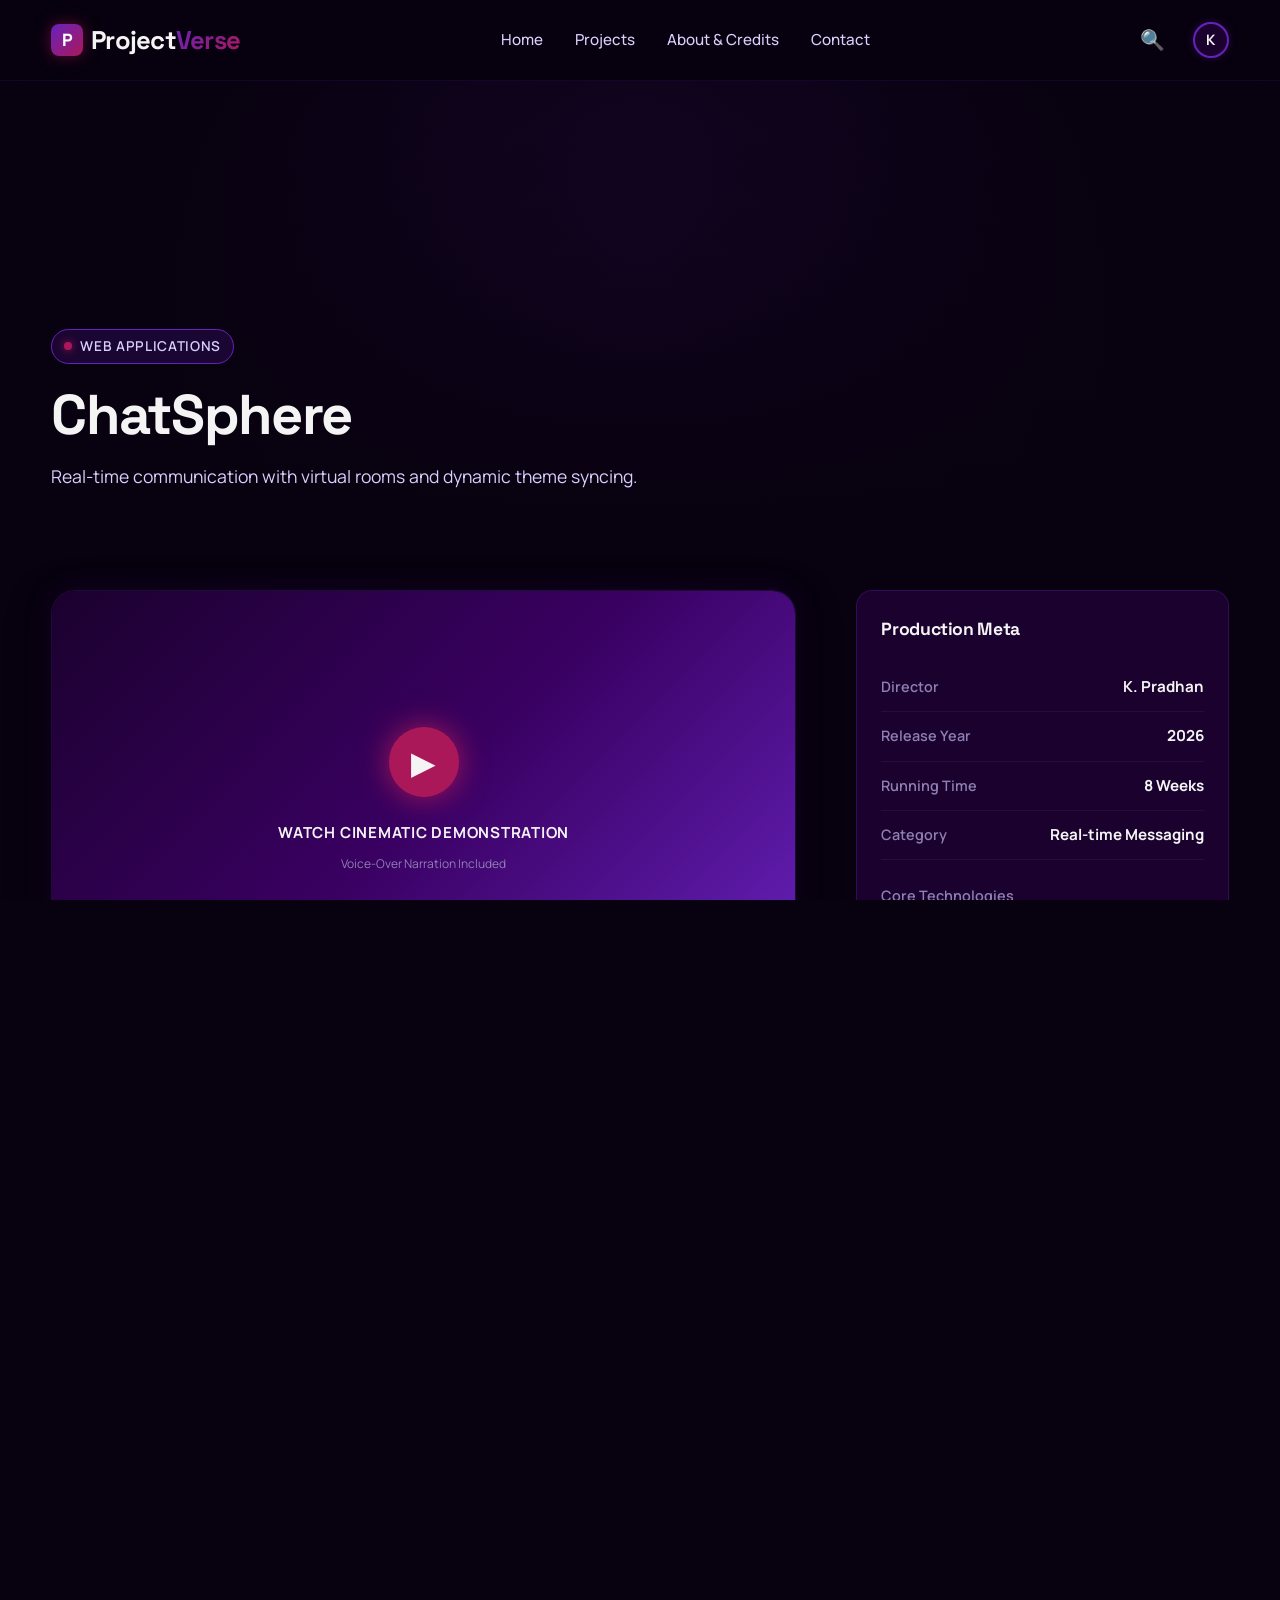
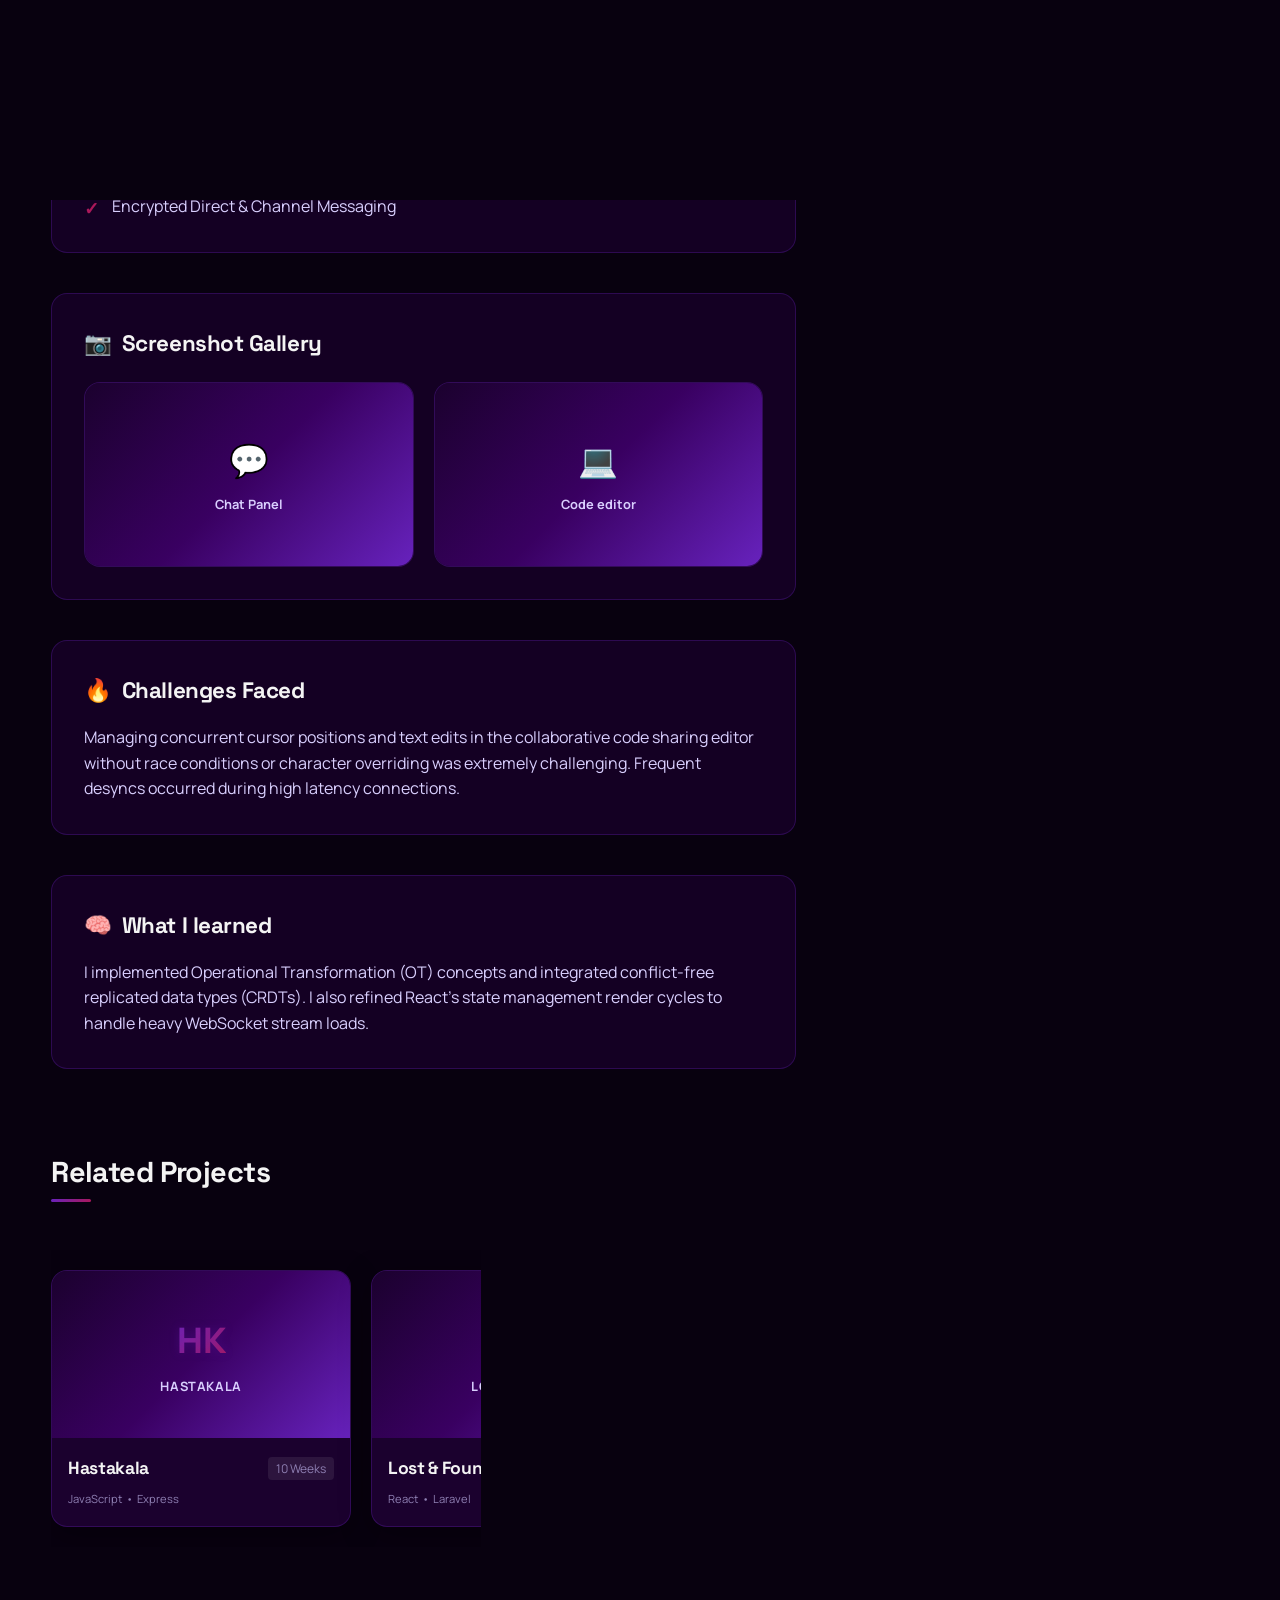
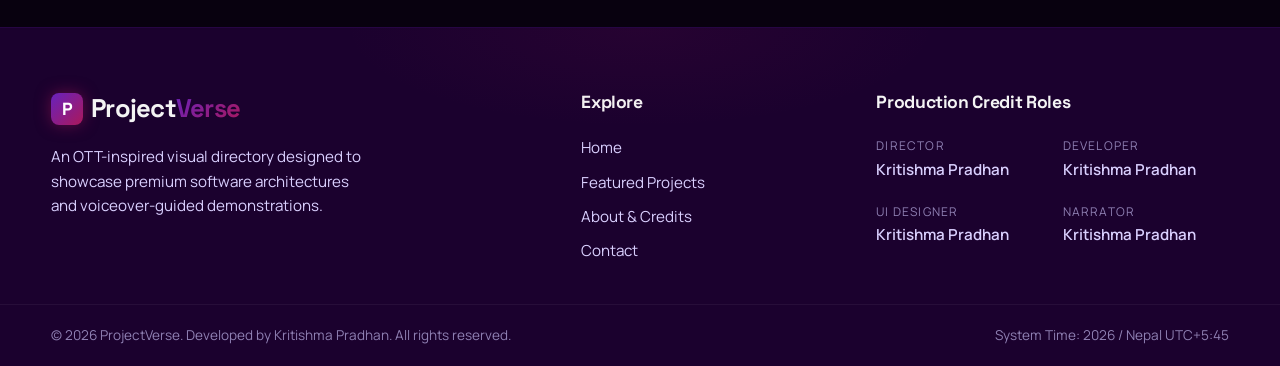
==== projects/chatsphere.html @ 9a6fa5c1 "foundation and architecture built for ott platform" ====
<!DOCTYPE html>
<html lang="en">
<head>
  <meta charset="UTF-8">
  <meta name="viewport" content="width=device-width, initial-scale=1.0">
  <meta name="description" content="Production Details for ChatSphere. Real-time messaging, audio calling, and collaboration platform.">
  <title>ChatSphere - ProjectVerse</title>
  
  <link rel="stylesheet" href="../css/style.css">
  <link rel="stylesheet" href="../css/layout.css">
  <link rel="stylesheet" href="../css/components.css">
  <link rel="stylesheet" href="../css/animations.css">
  <link rel="stylesheet" href="../css/responsive.css">
</head>
<body>

  <!-- Loading Animation Screen -->
  <div class="loader-screen" id="loaderScreen">
    <div class="loader-spinner"></div>
    <div class="loader-logo">PROJECTVERSE</div>
  </div>

  <!-- Header Navigation -->
  <header class="app-header scrolled" id="appHeader">
    <div class="nav-container">
      <a href="../index.html" class="logo-link">
        <span class="logo-icon">P</span>
        <span>Project<span class="gradient-text">Verse</span></span>
      </a>

      <!-- Hamburger Menu for mobile screens -->
      <button class="menu-toggle" id="menuToggle" aria-label="Toggle Menu">☰</button>

      <ul class="nav-menu" id="navMenu">
        <li class="nav-item"><a href="../index.html">Home</a></li>
        <li class="nav-item"><a href="../index.html#projects">Projects</a></li>
        <li class="nav-item"><a href="../about.html">About & Credits</a></li>
        <li class="nav-item"><a href="../contact.html">Contact</a></li>
      </ul>

      <div class="nav-controls">
        <button class="search-trigger" aria-label="Open Search">🔍</button>
        <div class="profile-trigger">K</div>
      </div>
    </div>
  </header>

  <!-- Large Subpage Cinematic Hero -->
  <section class="detail-hero" id="hero" style="background: linear-gradient(to top, var(--bg-color) 0%, rgba(8,1,15,0.4) 100%), radial-gradient(circle at center, rgba(103, 34, 189, 0.25) 0%, transparent 70%);">
    <div class="detail-hero-content animate-fade-in-up">
      <div class="hero-tag">
        <span class="hero-tag-dot"></span>
        <span>WEB APPLICATIONS</span>
      </div>
      <h1 class="hero-title">ChatSphere</h1>
      <p class="hero-desc" style="max-width: 700px; margin-bottom: 0;">Real-time communication with virtual rooms and dynamic theme syncing.</p>
    </div>
  </section>

  <!-- Project Split-layout -->
  <main class="section-container" style="padding-top: 20px;">
    <div class="detail-layout-grid reveal">
      
      <!-- Left side: Description blocks -->
      <div class="detail-main-flow">
        
        <!-- Video demonstration wrap -->
        <div class="detail-video-wrapper">
          <div class="custom-player" style="aspect-ratio: 16/9; position: relative;">
            <div class="poster-placeholder" style="cursor: pointer;" onclick="window.openVideoModal('../videos/demos/chatsphere.mp4')">
              <div class="overlay-play" style="width: 70px; height: 70px; border-radius: 50%; display: flex; align-items: center; justify-content: center; font-size: 2rem; box-shadow: 0 0 30px var(--accent-secondary); background: var(--accent-secondary);">▶</div>
              <span style="font-size: 0.95rem; font-weight: 700; margin-top: 16px; color: var(--text-primary); letter-spacing: 0.05em;">WATCH CINEMATIC DEMONSTRATION</span>
              <span style="font-size: 0.75rem; color: var(--text-muted);">Voice-Over Narration Included</span>
            </div>
          </div>
        </div>

        <section class="detail-section-block">
          <h2 class="detail-block-title"><span>🎬</span> Overview</h2>
          <p style="color: var(--text-secondary); margin-bottom: 16px;">
            ChatSphere is a real-time messaging, audio calling, and collaboration platform. It offers sleek custom-themed chat rooms where users can share code snippets with syntax highlighting, collaborate on whiteboards, and send media in lightning-fast channels using WebSockets.
          </p>
        </section>

        <section class="detail-section-block">
          <h2 class="detail-block-title"><span>⚠️</span> Problem Statement</h2>
          <p style="color: var(--text-secondary);">
            Most casual messaging web apps lack tools tailored for developers, such as seamless multi-language code editors, real-time board collaboration, and custom ambient lighting corresponding to room vibes or focus states.
          </p>
        </section>

        <section class="detail-section-block">
          <h2 class="detail-block-title"><span>✨</span> Key Features</h2>
          <ul class="detail-features-list">
            <li>Instant WebSocket Messaging with Socket.io</li>
            <li>Collaborative Code Editor with Live Syntax Highlighting</li>
            <li>Interactive SVG Sketchpad & Whiteboard</li>
            <li>Dynamic Ambient Interface & Soundscapes</li>
            <li>Encrypted Direct & Channel Messaging</li>
          </ul>
        </section>

        <section class="detail-section-block">
          <h2 class="detail-block-title"><span>📷</span> Screenshot Gallery</h2>
          <div class="gallery-grid">
            <div class="gallery-thumbnail">
              <div class="poster-placeholder">
                <span style="font-size: 2rem;">💬</span>
                <span style="font-size: 0.8rem; font-weight: 700;">Chat Panel</span>
              </div>
            </div>
            <div class="gallery-thumbnail">
              <div class="poster-placeholder">
                <span style="font-size: 2rem;">💻</span>
                <span style="font-size: 0.8rem; font-weight: 700;">Code editor</span>
              </div>
            </div>
          </div>
        </section>

        <section class="detail-section-block">
          <h2 class="detail-block-title"><span>🔥</span> Challenges Faced</h2>
          <p style="color: var(--text-secondary);">
            Managing concurrent cursor positions and text edits in the collaborative code sharing editor without race conditions or character overriding was extremely challenging. Frequent desyncs occurred during high latency connections.
          </p>
        </section>

        <section class="detail-section-block">
          <h2 class="detail-block-title"><span>🧠</span> What I learned</h2>
          <p style="color: var(--text-secondary);">
            I implemented Operational Transformation (OT) concepts and integrated conflict-free replicated data types (CRDTs). I also refined React's state management render cycles to handle heavy WebSocket stream loads.
          </p>
        </section>
      </div>

      <!-- Right side: Sidebar metadata details -->
      <div class="detail-sidebar">
        
        <div class="sidebar-meta-card">
          <h3 style="font-size: 1.1rem; margin-bottom: 20px; font-weight: 750;">Production Meta</h3>
          
          <div class="meta-row">
            <span class="meta-label">Director</span>
            <span class="meta-val">K. Pradhan</span>
          </div>
          <div class="meta-row">
            <span class="meta-label">Release Year</span>
            <span class="meta-val">2026</span>
          </div>
          <div class="meta-row">
            <span class="meta-label">Running Time</span>
            <span class="meta-val">8 Weeks</span>
          </div>
          <div class="meta-row">
            <span class="meta-label">Category</span>
            <span class="meta-val">Real-time Messaging</span>
          </div>
          
          <div style="margin-top: 24px;">
            <span class="meta-label" style="display: block; margin-bottom: 12px;">Core Technologies</span>
            <div class="tech-stack-row">
              <span class="tech-badge">React</span>
              <span class="tech-badge">Node.js</span>
              <span class="tech-badge">Socket.io</span>
              <span class="tech-badge">Tailwind CSS</span>
              <span class="tech-badge">Express</span>
            </div>
          </div>
        </div>

        <div style="display: flex; flex-direction: column; gap: 16px;">
          <a href="https://github.com/KritishmaPradhan/chatsphere" target="_blank" class="btn btn-primary" style="width: 100%;">
            <span>🐙</span> GitHub Repository
          </a>
          <a href="https://chatsphere.example.com" target="_blank" class="btn btn-secondary" style="width: 100%;">
            <span>🚀</span> Launch Production
          </a>
        </div>

      </div>
    </div>

    <!-- Related projects listings -->
    <section class="reveal" style="margin-top: 80px;">
      <h2 class="row-title">Related Projects</h2>
      <div class="cards-carousel-container" style="margin-top: 30px;">
        <div class="cards-carousel">
          
          <a href="hastakala.html" class="project-card card-lift">
            <div class="card-poster-wrapper">
              <div class="poster-placeholder">
                <div class="poster-logo">HK</div>
                <span style="font-size: 0.8rem; letter-spacing: 0.05em; font-weight: 700;">HASTAKALA</span>
              </div>
            </div>
            <div class="card-info">
              <div class="card-title-row">
                <h3 class="card-title">Hastakala</h3>
                <span class="card-duration">10 Weeks</span>
              </div>
              <div class="card-tech-list">
                <span class="card-tech-tag">JavaScript</span>
                <span class="card-tech-tag">Express</span>
              </div>
            </div>
          </a>

          <a href="lostfound.html" class="project-card card-lift">
            <div class="card-poster-wrapper">
              <div class="poster-placeholder">
                <div class="poster-logo">LF</div>
                <span style="font-size: 0.8rem; letter-spacing: 0.05em; font-weight: 700;">LOST & FOUND</span>
              </div>
            </div>
            <div class="card-info">
              <div class="card-title-row">
                <h3 class="card-title">Lost & Found</h3>
                <span class="card-duration">12 Weeks</span>
              </div>
              <div class="card-tech-list">
                <span class="card-tech-tag">React</span>
                <span class="card-tech-tag">Laravel</span>
              </div>
            </div>
          </a>

        </div>
      </div>
    </section>
  </main>

  <!-- Client-Side Search Full Screen Modal -->
  <div class="search-fullscreen" id="searchFullscreen">
    <button class="search-close-btn" id="searchCloseBtn" aria-label="Close search">✕</button>
    <div class="search-header-box">
      <span class="search-icon-inside">🔍</span>
      <input type="text" class="search-input-field" id="searchInputField" placeholder="Search by project name, category, or stack tag...">
    </div>
    <div class="filter-group-wrapper">
      <span class="filter-group-title">Filter by Category</span>
      <div class="filter-elements" id="filterCategoryList"></div>
    </div>
    <div class="filter-group-wrapper">
      <span class="filter-group-title">Filter by Language</span>
      <div class="filter-elements" id="filterLanguageList"></div>
    </div>
    <div class="filter-group-wrapper">
      <span class="filter-group-title">Filter by Framework</span>
      <div class="filter-elements" id="filterFrameworkList"></div>
    </div>
    <div class="filter-group-wrapper">
      <span class="filter-group-title">Filter by Release Year</span>
      <div class="filter-elements" id="filterYearList"></div>
    </div>
    <section class="search-results-section">
      <h3 class="search-results-heading" id="searchResultsHeading">All Catalog Projects</h3>
      <div class="search-results-grid" id="searchResultsGrid"></div>
    </section>
  </div>

  <!-- Ambient Custom Video Player Overlay -->
  <div class="video-modal" id="videoModal">
    <div class="modal-container">
      <button class="modal-close" onclick="window.closeVideoModal()">&times;</button>
      <div class="custom-player" id="customPlayerFrame">
        <video id="customPlayerVideo" preload="metadata"></video>
        <div class="player-controls-bar">
          <div class="progress-timeline" id="progressTimeline">
            <div class="progress-playhead" id="progressPlayhead"></div>
          </div>
          <div class="player-buttons">
            <div class="player-controls-left">
              <button class="player-btn" id="playerPlayPause">▶</button>
              <button class="player-btn" id="playerMute">🔊</button>
              <div class="time-display" id="playerTimeDisplay">0:00 / 0:00</div>
            </div>
            <div class="player-controls-right">
              <button class="player-btn" id="playerFullscreen">Fullscreen ⛶</button>
            </div>
          </div>
        </div>
      </div>
    </div>
  </div>

  <!-- Footer block -->
  <footer class="app-footer">
    <div class="footer-content">
      <div class="footer-brand">
        <a href="../index.html" class="logo-link">
          <span class="logo-icon">P</span>
          <span>Project<span class="gradient-text">Verse</span></span>
        </a>
        <p class="footer-desc">
          An OTT-inspired visual directory designed to showcase premium software architectures and voiceover-guided demonstrations.
        </p>
      </div>

      <div class="footer-links-group">
        <h4 class="footer-links-title">Explore</h4>
        <ul class="footer-links">
          <li><a href="../index.html">Home</a></li>
          <li><a href="../index.html#projects">Featured Projects</a></li>
          <li><a href="../about.html">About & Credits</a></li>
          <li><a href="../contact.html">Contact</a></li>
        </ul>
      </div>

      <div class="footer-links-group">
        <h4 class="footer-links-title">Production Credit Roles</h4>
        <div class="credits-grid">
          <div>
            <div class="credit-role">Director</div>
            <div class="credit-name">Kritishma Pradhan</div>
          </div>
          <div>
            <div class="credit-role">Developer</div>
            <div class="credit-name">Kritishma Pradhan</div>
          </div>
          <div>
            <div class="credit-role">UI Designer</div>
            <div class="credit-name">Kritishma Pradhan</div>
          </div>
          <div>
            <div class="credit-role">Narrator</div>
            <div class="credit-name">Kritishma Pradhan</div>
          </div>
        </div>
      </div>
    </div>

    <div class="footer-bottom">
      <p>&copy; 2026 ProjectVerse. Developed by Kritishma Pradhan. All rights reserved.</p>
      <p>System Time: 2026 / Nepal UTC+5:45</p>
    </div>
  </footer>

  <!-- Scripts -->
  <script src="../js/projects.js"></script>
  <script src="../js/player.js"></script>
  <script src="../js/search.js"></script>
  <script src="../js/filters.js"></script>
  <script src="../js/animations.js"></script>
  <script src="../js/app.js"></script>
</body>
</html>
---- css/style.css ----
/* style.css - Global Styles & Design Tokens */
@import url('https://fonts.googleapis.com/css2?family=Space+Grotesk:wght@300;400;500;600;700&family=Manrope:wght@300;400;500;600;700;800&family=Titan+One&display=swap');

:root {
  --bg-color: #08010F;
  --bg-secondary: #1B012E;
  --card-bg: rgba(57, 0, 97, 0.25);
  --card-border: rgba(103, 34, 189, 0.3);
  --card-glow: rgba(103, 34, 189, 0.15);
  --accent-primary: #6722BD;
  --accent-secondary: #AB185A;
  --text-primary: #F4F4F4;
  --text-secondary: #D9CFFE;
  --text-muted: #8F80B3;
  
  --font-headings: 'Space Grotesk', sans-serif;
  --font-body: 'Manrope', sans-serif;
  --font-hero: 'Titan One', cursive;
  
  --gradient-primary: linear-gradient(135deg, #390061, #6722BD, #AB185A);
  --gradient-text: linear-gradient(135deg, #F4F4F4, #D9CFFE);
  --gradient-accent: linear-gradient(135deg, #6722BD, #AB185A);
  --gradient-glow: radial-gradient(circle at center, rgba(103, 34, 189, 0.25) 0%, transparent 70%);

  --transition-fast: all 0.2s ease;
  --transition-normal: all 0.3s cubic-bezier(0.4, 0, 0.2, 1);
  --transition-slow: all 0.5s cubic-bezier(0.4, 0, 0.2, 1);
  
  --container-max: 1400px;
  --border-radius-sm: 8px;
  --border-radius-md: 16px;
  --border-radius-lg: 24px;
}

/* Reset */
*, *::before, *::after {
  box-sizing: border-box;
  margin: 0;
  padding: 0;
}

html {
  scroll-behavior: smooth;
  font-size: 16px;
}

body {
  background-color: var(--bg-color);
  color: var(--text-primary);
  font-family: var(--font-body);
  overflow-x: hidden;
  line-height: 1.6;
}

/* Text selections & scrollbars */
::selection {
  background: var(--accent-secondary);
  color: var(--text-primary);
}

::-webkit-scrollbar {
  width: 8px;
  height: 8px;
}

::-webkit-scrollbar-track {
  background: var(--bg-color);
}

::-webkit-scrollbar-thumb {
  background: var(--card-bg);
  border: 1px solid var(--card-border);
  border-radius: 4px;
}

::-webkit-scrollbar-thumb:hover {
  background: var(--accent-primary);
}

a {
  text-decoration: none;
  color: inherit;
  transition: var(--transition-fast);
}

img, video {
  max-width: 100%;
  height: auto;
  display: block;
}

h1, h2, h3, h4, h5, h6 {
  font-family: var(--font-headings);
  font-weight: 700;
  letter-spacing: -0.02em;
}

/* Typography styles */
.gradient-text {
  background: var(--gradient-accent);
  -webkit-background-clip: text;
  background-clip: text;
  -webkit-text-fill-color: transparent;
  display: inline-block;
}

/* Base utility layers */
.section-container {
  max-width: var(--container-max);
  margin: 0 auto;
  padding: 80px 4% 80px 4%;
}

.row-title {
  font-size: 1.8rem;
  font-weight: 700;
  margin-bottom: 24px;
  position: relative;
  display: inline-block;
  color: var(--text-primary);
}

.row-title::after {
  content: '';
  position: absolute;
  left: 0;
  bottom: -6px;
  width: 40px;
  height: 3px;
  background: var(--gradient-accent);
  border-radius: 2px;
}
---- css/layout.css ----
/* layout.css - Header, Footer, Sections and Main Grid Layouts */

/* Navigation Header */
.app-header {
  position: fixed;
  top: 0;
  left: 0;
  width: 100%;
  z-index: 1000;
  background: rgba(8, 1, 15, 0.7);
  backdrop-filter: blur(16px);
  -webkit-backdrop-filter: blur(16px);
  border-bottom: 1px solid rgba(103, 34, 189, 0.15);
  transition: var(--transition-normal);
}

.app-header.scrolled {
  background: rgba(8, 1, 15, 0.95);
  box-shadow: 0 4px 30px rgba(0, 0, 0, 0.5);
  border-bottom-color: rgba(103, 34, 189, 0.3);
}

.nav-container {
  max-width: var(--container-max);
  margin: 0 auto;
  padding: 0 4%;
  height: 80px;
  display: flex;
  align-items: center;
  justify-content: space-between;
}

.logo-link {
  display: flex;
  align-items: center;
  gap: 8px;
  font-size: 1.6rem;
  font-family: var(--font-headings);
  font-weight: 700;
  letter-spacing: -0.03em;
  color: var(--text-primary);
}

.logo-icon {
  background: var(--gradient-accent);
  width: 32px;
  height: 32px;
  border-radius: 8px;
  display: flex;
  align-items: center;
  justify-content: center;
  color: #fff;
  font-size: 1.1rem;
  font-weight: 800;
  box-shadow: 0 0 15px rgba(171, 24, 90, 0.5);
}

.nav-menu {
  display: flex;
  align-items: center;
  gap: 32px;
  list-style: none;
}

.nav-item a {
  font-weight: 500;
  font-size: 0.95rem;
  color: var(--text-secondary);
  position: relative;
  padding: 6px 0;
}

.nav-item a:hover,
.nav-item.active a {
  color: var(--text-primary);
  text-shadow: 0 0 10px rgba(103, 34, 189, 0.5);
}

.nav-item a::after {
  content: '';
  position: absolute;
  bottom: 0;
  left: 0;
  width: 0;
  height: 2px;
  background: var(--gradient-accent);
  transition: var(--transition-normal);
  border-radius: 2px;
}

.nav-item a:hover::after,
.nav-item.active a::after {
  width: 100%;
}

.nav-controls {
  display: flex;
  align-items: center;
  gap: 20px;
}

.search-trigger {
  background: transparent;
  border: none;
  cursor: pointer;
  color: var(--text-secondary);
  font-size: 1.25rem;
  padding: 8px;
  border-radius: 50%;
  display: flex;
  align-items: center;
  justify-content: center;
  transition: var(--transition-fast);
}

.search-trigger:hover {
  color: var(--text-primary);
  background: rgba(255, 255, 255, 0.05);
}

.profile-trigger {
  width: 36px;
  height: 36px;
  border-radius: 50%;
  border: 2px solid var(--accent-primary);
  overflow: hidden;
  cursor: pointer;
  display: flex;
  align-items: center;
  justify-content: center;
  background: var(--bg-secondary);
  color: var(--text-primary);
  font-weight: bold;
  font-size: 0.9rem;
  box-shadow: 0 0 10px rgba(103, 34, 189, 0.3);
  transition: var(--transition-fast);
}

.profile-trigger:hover {
  transform: scale(1.05);
  border-color: var(--accent-secondary);
  box-shadow: 0 0 15px rgba(171, 24, 90, 0.5);
}

/* Sidebar Hamburger (for responsive mobile nav) */
.menu-toggle {
  display: none;
  background: transparent;
  border: none;
  color: var(--text-primary);
  font-size: 1.5rem;
  cursor: pointer;
  z-index: 1001;
}

/* Footer & Credits style */
.app-footer {
  background: var(--bg-secondary);
  border-top: 1px solid rgba(103, 34, 189, 0.15);
  padding: 60px 0 20px 0;
  position: relative;
  overflow: hidden;
}

.app-footer::before {
  content: '';
  position: absolute;
  top: -100px;
  left: 50%;
  transform: translateX(-50%);
  width: 600px;
  height: 200px;
  background: radial-gradient(ellipse at center, rgba(171, 24, 90, 0.08) 0%, transparent 70%);
  pointer-events: none;
}

.footer-content {
  max-width: var(--container-max);
  margin: 0 auto;
  padding: 0 4%;
  display: grid;
  grid-template-columns: 2fr 1fr 1.5fr;
  gap: 60px;
}

.footer-brand {
  display: flex;
  flex-direction: column;
  gap: 16px;
}

.footer-desc {
  color: var(--text-secondary);
  font-size: 0.95rem;
  max-width: 320px;
}

.footer-links-group {
  display: flex;
  flex-direction: column;
  gap: 16px;
}

.footer-links-title {
  font-size: 1.1rem;
  font-weight: 700;
  margin-bottom: 4px;
}

.footer-links {
  list-style: none;
  display: flex;
  flex-direction: column;
  gap: 10px;
  font-size: 0.95rem;
  color: var(--text-secondary);
}

.footer-links a:hover {
  color: var(--text-primary);
  padding-left: 4px;
}

.credits-grid {
  display: grid;
  grid-template-columns: repeat(2, 1fr);
  gap: 20px;
}

.credit-role {
  font-size: 0.75rem;
  text-transform: uppercase;
  color: var(--text-muted);
  letter-spacing: 0.1em;
  margin-bottom: 2px;
}

.credit-name {
  font-size: 0.95rem;
  font-weight: 600;
  color: var(--text-secondary);
}

.footer-bottom {
  max-width: var(--container-max);
  margin: 40px auto 0 auto;
  padding: 20px 4% 0 4%;
  border-top: 1px solid rgba(255, 255, 255, 0.05);
  display: flex;
  justify-content: space-between;
  align-items: center;
  font-size: 0.85rem;
  color: var(--text-muted);
}
---- css/components.css ----
/* components.css - OTT UI Components */

/* Hero Banner */
.hero-banner {
  position: relative;
  min-height: 80vh;
  margin-top: 80px;
  display: flex;
  align-items: center;
  overflow: hidden;
  background-color: var(--bg-color);
}

.hero-bg-container {
  position: absolute;
  top: 0;
  left: 0;
  width: 100%;
  height: 100%;
  z-index: 1;
  pointer-events: none;
}

.hero-bg {
  width: 100%;
  height: 100%;
  object-fit: cover;
  opacity: 0.35;
  filter: brightness(0.6) contrast(1.1);
  transform: scale(1.02);
  transition: var(--transition-slow);
}

/* Cinematic overlay vignettes */
.hero-overlay-horizontal {
  position: absolute;
  top: 0;
  left: 0;
  width: 100%;
  height: 100%;
  background: linear-gradient(to right, 
    var(--bg-color) 0%, 
    rgba(8, 1, 15, 0.8) 30%, 
    rgba(8, 1, 15, 0.3) 60%, 
    rgba(8, 1, 15, 0) 100%);
  z-index: 2;
}

.hero-overlay-vertical {
  position: absolute;
  top: 0;
  left: 0;
  width: 100%;
  height: 100%;
  background: linear-gradient(to top, 
    var(--bg-color) 0%, 
    rgba(8, 1, 15, 0.4) 40%, 
    rgba(8, 1, 15, 0.1) 70%, 
    var(--bg-color) 100%);
  z-index: 2;
}

.hero-glow-back {
  position: absolute;
  top: 50%;
  left: 0;
  transform: translateY(-50%);
  width: 40%;
  height: 80%;
  background: var(--gradient-glow);
  z-index: 1;
  pointer-events: none;
  filter: blur(80px);
}

.hero-content {
  position: relative;
  z-index: 10;
  max-width: var(--container-max);
  margin: 0 auto;
  padding: 60px 4%;
  width: 100%;
}

.hero-info {
  max-width: 620px;
}

.hero-tag {
  display: inline-flex;
  align-items: center;
  gap: 8px;
  background: rgba(103, 34, 189, 0.2);
  border: 1px solid var(--accent-primary);
  color: var(--text-secondary);
  padding: 6px 12px;
  border-radius: 20px;
  margin-bottom: 20px;
  font-size: 0.85rem;
  font-weight: 600;
  letter-spacing: 0.05em;
}

.hero-tag-dot {
  width: 8px;
  height: 8px;
  background: var(--accent-secondary);
  border-radius: 50%;
  box-shadow: 0 0 8px var(--accent-secondary);
}

.hero-title {
  font-size: 3.5rem;
  font-weight: 800;
  line-height: 1.1;
  margin-bottom: 16px;
  color: var(--text-primary);
  letter-spacing: -0.03em;
}

.hero-desc {
  font-size: 1.1rem;
  color: var(--text-secondary);
  margin-bottom: 24px;
  line-height: 1.6;
}

.tech-stack-row {
  display: flex;
  flex-wrap: wrap;
  gap: 8px;
  margin-bottom: 30px;
}

.tech-badge {
  background: rgba(255, 255, 255, 0.05);
  border: 1px solid rgba(255, 255, 255, 0.08);
  color: var(--text-secondary);
  padding: 4px 12px;
  border-radius: 6px;
  font-size: 0.8rem;
  font-weight: 500;
  transition: var(--transition-fast);
}

.tech-badge:hover {
  background: rgba(103, 34, 189, 0.15);
  border-color: var(--accent-primary);
  color: var(--text-primary);
}

.hero-actions {
  display: flex;
  gap: 16px;
}

/* Interactive Buttons */
.btn {
  display: inline-flex;
  align-items: center;
  justify-content: center;
  gap: 10px;
  padding: 12px 28px;
  border-radius: var(--border-radius-md);
  font-weight: 600;
  cursor: pointer;
  transition: var(--transition-normal);
  font-size: 0.95rem;
  border: none;
}

.btn-primary {
  background: var(--gradient-accent);
  color: var(--text-primary);
  box-shadow: 0 4px 20px rgba(171, 24, 90, 0.25);
  position: relative;
  z-index: 1;
}

.btn-primary::before {
  content: '';
  position: absolute;
  top: 0;
  left: 0;
  width: 100%;
  height: 100%;
  background: linear-gradient(135deg, #ab185a, #6722bd);
  border-radius: var(--border-radius-md);
  opacity: 0;
  z-index: -1;
  transition: var(--transition-normal);
}

.btn-primary:hover {
  transform: translateY(-2px);
  box-shadow: 0 6px 25px rgba(171, 24, 90, 0.45), 0 0 20px rgba(103, 34, 189, 0.35);
}

.btn-primary:hover::before {
  opacity: 1;
}

.btn-secondary {
  background: rgba(255, 255, 255, 0.08);
  color: var(--text-secondary);
  border: 1px solid rgba(255, 255, 255, 0.15);
  backdrop-filter: blur(10px);
}

.btn-secondary:hover {
  background: rgba(255, 255, 255, 0.15);
  color: var(--text-primary);
  border-color: rgba(255, 255, 255, 0.3);
  transform: translateY(-2px);
}

/* Category Slider Rows Structure */
.rows-wrapper {
  padding: 20px 0 80px 0;
  position: relative;
  overflow: hidden;
}

.category-row {
  margin-bottom: 50px;
  position: relative;
  padding: 0 4%;
  max-width: var(--container-max);
  margin-left: auto;
  margin-right: auto;
}

.cards-carousel-container {
  position: relative;
  display: flex;
  align-items: center;
}

.cards-carousel {
  display: flex;
  gap: 20px;
  overflow-x: auto;
  overflow-y: hidden;
  padding: 20px 0;
  scroll-behavior: smooth;
  scrollbar-width: none; /* Hide standard Firefox scrollbar */
}

.cards-carousel::-webkit-scrollbar {
  display: none; /* Hide standard Webkit scrollbar */
}

.carousel-btn {
  position: absolute;
  top: 50%;
  transform: translateY(-50%);
  width: 44px;
  height: 44px;
  border-radius: 50%;
  background: rgba(8, 1, 15, 0.8);
  border: 1px solid var(--card-border);
  color: var(--text-primary);
  display: flex;
  align-items: center;
  justify-content: center;
  cursor: pointer;
  z-index: 10;
  box-shadow: 0 4px 15px rgba(0, 0, 0, 0.5);
  backdrop-filter: blur(8px);
  opacity: 0;
  transition: var(--transition-normal);
}

.carousel-btn.left {
  left: -20px;
}

.carousel-btn.right {
  right: -20px;
}

.cards-carousel-container:hover .carousel-btn {
  opacity: 1;
}

.carousel-btn:hover {
  background: var(--accent-primary);
  border-color: var(--accent-secondary);
  box-shadow: 0 0 15px rgba(103, 34, 189, 0.8);
}

/* Project Cards */
.project-card {
  flex: 0 0 300px;
  background: var(--bg-secondary);
  border-radius: var(--border-radius-md);
  border: 1px solid var(--card-border);
  overflow: hidden;
  position: relative;
  transition: var(--transition-slow);
  cursor: pointer;
  box-shadow: 0 8px 32px 0 rgba(0, 0, 0, 0.3);
}

.project-card:hover {
  transform: translateY(-8px) scale(1.02);
  border-color: var(--accent-primary);
  box-shadow: 0 12px 40px rgba(103, 34, 189, 0.3);
  z-index: 5;
}

.card-poster-wrapper {
  position: relative;
  width: 100%;
  aspect-ratio: 16/9;
  overflow: hidden;
  background: var(--bg-color);
}

.card-poster {
  width: 100%;
  height: 100%;
  object-fit: cover;
  transition: var(--transition-slow);
}

.project-card:hover .card-poster {
  transform: scale(1.08);
}

/* Hover overlay */
.card-overlay {
  position: absolute;
  top: 0;
  left: 0;
  width: 100%;
  height: 100%;
  background: rgba(8, 1, 15, 0.855);
  display: flex;
  flex-direction: column;
  justify-content: center;
  align-items: center;
  gap: 16px;
  opacity: 0;
  transition: var(--transition-normal);
  padding: 20px;
  text-align: center;
  z-index: 2;
}

.project-card:hover .card-overlay {
  opacity: 1;
}

.overlay-btn {
  width: 44px;
  height: 44px;
  border-radius: 50%;
  display: flex;
  align-items: center;
  justify-content: center;
  font-size: 1.1rem;
  transition: var(--transition-bounce);
  cursor: pointer;
}

.overlay-play {
  background: var(--accent-secondary);
  color: var(--text-primary);
  box-shadow: 0 0 15px var(--accent-secondary);
}

.overlay-play:hover {
  transform: scale(1.15);
  box-shadow: 0 0 25px var(--accent-secondary);
}

.overlay-info {
  background: rgba(255, 255, 255, 0.1);
  color: var(--text-primary);
  border: 1px solid rgba(255, 255, 255, 0.2);
}

.overlay-info:hover {
  transform: scale(1.15);
  background: rgba(255, 255, 255, 0.2);
  border-color: rgba(255, 255, 255, 0.4);
}

.card-info {
  padding: 16px;
}

.card-title-row {
  display: flex;
  justify-content: space-between;
  align-items: center;
  margin-bottom: 8px;
  gap: 12px;
}

.card-title {
  font-size: 1.1rem;
  font-weight: 700;
  text-overflow: ellipsis;
  overflow: hidden;
  white-space: nowrap;
}

.card-duration {
  font-size: 0.75rem;
  background: rgba(255, 255, 255, 0.08);
  padding: 2px 8px;
  border-radius: 4px;
  color: var(--text-muted);
  white-space: nowrap;
}

.card-tech-list {
  display: flex;
  flex-wrap: wrap;
  gap: 4px;
  margin-top: 8px;
  overflow: hidden;
  height: 20px;
}

.card-tech-tag {
  font-size: 0.7rem;
  color: var(--text-muted);
}

.card-tech-tag:not(:last-child)::after {
  content: '•';
  margin-left: 4px;
}

/* Dynamic Placeholder Design cards (if default image doesn't generate) */
.poster-placeholder {
  display: flex;
  align-items: center;
  justify-content: center;
  flex-direction: column;
  gap: 8px;
  background: linear-gradient(135deg, #1B012E 0%, #390061 50%, #6722BD 100%);
  width: 100%;
  height: 100%;
  color: var(--text-secondary);
}

.poster-logo {
  font-size: 2.2rem;
  font-weight: 800;
  background: var(--gradient-accent);
  -webkit-background-clip: text;
  background-clip: text;
  -webkit-text-fill-color: transparent;
  text-shadow: 0 0 10px rgba(103, 34, 189, 0.25);
}

/* Behind the Scenes Skills Section */
.bts-grid {
  display: grid;
  grid-template-columns: repeat(auto-fit, minmax(280px, 1fr));
  gap: 24px;
  margin-top: 40px;
}

.bts-item {
  background: var(--card-bg);
  border: 1px solid var(--card-border);
  border-radius: var(--border-radius-md);
  padding: 24px;
  position: relative;
  overflow: hidden;
  transition: var(--transition-normal);
}

.bts-item:hover {
  border-color: var(--accent-primary);
  transform: translateY(-4px);
  box-shadow: 0 8px 30px rgba(103, 34, 189, 0.15);
}

.bts-title-row {
  display: flex;
  justify-content: space-between;
  align-items: center;
  margin-bottom: 20px;
}

.bts-subtitle {
  font-weight: 700;
  font-size: 1.15rem;
}

.bts-icon {
  font-size: 1.4rem;
  color: var(--accent-secondary);
}

.progress-group {
  display: flex;
  flex-direction: column;
  gap: 14px;
}

.progress-label-row {
  display: flex;
  justify-content: space-between;
  font-size: 0.85rem;
  color: var(--text-secondary);
  font-weight: 500;
}

.progress-bar-container {
  width: 100%;
  height: 8px;
  background: rgba(255, 255, 255, 0.05);
  border-radius: 4px;
  overflow: hidden;
}

.progress-fill {
  height: 100%;
  background: var(--gradient-accent);
  border-radius: 4px;
  width: 0%; /* Initial state for animation */
  transition: width 1.5s cubic-bezier(0.1, 0.8, 0.25, 1);
  box-shadow: 0 0 10px rgba(171, 24, 90, 0.8);
}

/* Production Credits Section */
.credits-banner {
  background: linear-gradient(135deg, rgba(27, 1, 46, 0.85) 0%, rgba(57, 0, 97, 0.4) 50%, rgba(8, 1, 15, 0.85) 100%);
  border: 1px solid var(--card-border);
  border-radius: var(--border-radius-lg);
  padding: 48px;
  margin-top: 60px;
  text-align: center;
  position: relative;
  overflow: hidden;
}

.credits-banner::before {
  content: '';
  position: absolute;
  top: 0;
  left: 0;
  width: 100%;
  height: 100%;
  background: radial-gradient(circle at center, rgba(171, 24, 90, 0.1) 0%, transparent 60%);
  pointer-events: none;
}

.credits-subtitle {
  font-size: 0.85rem;
  text-transform: uppercase;
  letter-spacing: 0.25em;
  color: var(--accent-secondary);
  margin-bottom: 24px;
}

.credits-main-grid {
  display: grid;
  grid-template-columns: repeat(auto-fit, minmax(180px, 1fr));
  gap: 40px;
  max-width: 900px;
  margin: 0 auto 30px auto;
}

.credits-block-role {
  font-size: 0.8rem;
  text-transform: uppercase;
  letter-spacing: 0.15em;
  color: var(--text-muted);
  margin-bottom: 6px;
}

.credits-block-name {
  font-size: 1.3rem;
  font-weight: 700;
  color: var(--text-primary);
  font-family: var(--font-headings);
}

/* Release History Timeline styling */
.timeline-module {
  margin-top: 60px;
  position: relative;
}

.timeline-module::after {
  content: '';
  position: absolute;
  top: 0;
  left: 32px;
  width: 2px;
  height: 100%;
  background: linear-gradient(to bottom, var(--accent-primary) 0%, var(--accent-secondary) 50%, rgba(103, 34, 189, 0) 100%);
  border-radius: 1px;
}

.timeline-year-group {
  margin-bottom: 48px;
  position: relative;
  z-index: 2;
}

.timeline-year-header {
  font-size: 1.8rem;
  font-weight: 800;
  color: var(--accent-secondary);
  display: inline-flex;
  align-items: center;
  justify-content: center;
  width: 66px;
  height: 66px;
  background: var(--bg-color);
  border: 2px solid var(--accent-secondary);
  border-radius: 50%;
  margin-bottom: 24px;
  margin-left: 0;
  box-shadow: 0 0 20px rgba(171, 24, 90, 0.4);
}

.timeline-nodes {
  padding-left: 70px;
  display: grid;
  grid-template-columns: repeat(auto-fill, minmax(220px, 1fr));
  gap: 20px;
}

.timeline-node-card {
  background: var(--card-bg);
  border: 1px solid var(--card-border);
  border-radius: var(--border-radius-md);
  padding: 16px 20px;
  display: flex;
  align-items: center;
  gap: 12px;
  transition: var(--transition-normal);
  cursor: pointer;
}

.timeline-node-card:hover {
  transform: translateX(4px);
  border-color: var(--accent-primary);
  background: rgba(103, 34, 189, 0.2);
  box-shadow: 0 4px 15px rgba(103, 34, 189, 0.15);
}

.timeline-node-icon {
  font-size: 1.1rem;
  color: var(--text-secondary);
}

.timeline-node-title {
  font-size: 1rem;
  font-weight: 600;
  color: var(--text-primary);
}

/* Custom Video Player Overlay & Modals */
.video-modal {
  position: fixed;
  top: 0;
  left: 0;
  width: 100%;
  height: 100%;
  background: rgba(8, 1, 15, 0.95);
  z-index: 2000;
  display: flex;
  align-items: center;
  justify-content: center;
  opacity: 0;
  pointer-events: none;
  transition: var(--transition-normal);
  backdrop-filter: blur(10px);
}

.video-modal.active {
  opacity: 1;
  pointer-events: all;
}

.modal-container {
  width: 90%;
  max-width: 960px;
  position: relative;
  border-radius: var(--border-radius-md);
  overflow: hidden;
  box-shadow: 0 20px 50px rgba(0, 0, 0, 0.8), 0 0 40px rgba(103, 34, 189, 0.3);
  border: 1px solid var(--card-border);
}

.modal-close {
  position: absolute;
  top: -48px;
  right: 0;
  background: transparent;
  border: none;
  font-size: 2rem;
  color: var(--text-secondary);
  cursor: pointer;
  transition: var(--transition-fast);
}

.modal-close:hover {
  color: var(--text-primary);
  transform: rotate(90deg);
}

/* Custom Video Player Panel */
.custom-player {
  position: relative;
  width: 100%;
  background: #000;
  overflow: hidden;
}

.custom-player video {
  width: 100%;
  display: block;
}

.player-controls-bar {
  position: absolute;
  bottom: 0;
  left: 0;
  width: 100%;
  background: linear-gradient(to top, rgba(0,0,0,0.85) 0%, rgba(0,0,0,0.4) 60%, transparent 100%);
  padding: 16px;
  display: flex;
  flex-direction: column;
  gap: 12px;
  opacity: 0;
  transform: translateY(10px);
  transition: var(--transition-normal);
  z-index: 5;
}

.custom-player:hover .player-controls-bar,
.custom-player.paused .player-controls-bar {
  opacity: 1;
  transform: translateY(0);
}

.progress-timeline {
  width: 100%;
  height: 5px;
  background: rgba(255, 255, 255, 0.2);
  border-radius: 4px;
  cursor: pointer;
  position: relative;
}

.progress-playhead {
  height: 100%;
  background: var(--accent-secondary);
  border-radius: 4px;
  width: 0%;
}

.player-buttons {
  display: flex;
  align-items: center;
  justify-content: space-between;
}

.player-controls-left,
.player-controls-right {
  display: flex;
  align-items: center;
  gap: 16px;
}

.player-btn {
  background: transparent;
  border: none;
  color: var(--text-primary);
  font-size: 1.1rem;
  cursor: pointer;
  transition: var(--transition-fast);
  display: flex;
  align-items: center;
  justify-content: center;
}

.player-btn:hover {
  color: var(--accent-secondary);
  transform: scale(1.1);
}

.time-display {
  font-size: 0.8rem;
  color: var(--text-secondary);
}

/* Loader Screen Overlay */
.loader-screen {
  position: fixed;
  top: 0;
  left: 0;
  width: 100%;
  height: 100%;
  background: var(--bg-color);
  z-index: 9999;
  display: flex;
  flex-direction: column;
  align-items: center;
  justify-content: center;
  transition: opacity 0.6s ease;
}

.loader-spinner {
  width: 60px;
  height: 60px;
  border: 3px solid rgba(103, 34, 189, 0.1);
  border-top-color: var(--accent-secondary);
  border-bottom-color: var(--accent-primary);
  border-radius: 50%;
  animation: spin 1s linear infinite;
  margin-bottom: 20px;
  box-shadow: 0 0 20px rgba(103, 34, 189, 0.2);
}

.loader-logo {
  font-family: var(--font-headings);
  font-size: 1.8rem;
  font-weight: 800;
  background: var(--gradient-accent);
  -webkit-background-clip: text;
  background-clip: text;
  -webkit-text-fill-color: transparent;
  letter-spacing: -0.03em;
  opacity: 0;
  animation: pulseGradual 2s infinite ease-in-out;
}

@keyframes spin {
  100% { transform: rotate(360deg); }
}

@keyframes pulseGradual {
  0%, 100% { opacity: 0.3; }
  50% { opacity: 1; }
}

/* Client-side Search / Overlays */
.search-fullscreen {
  position: fixed;
  top: 0;
  left: 0;
  width: 100%;
  height: 100%;
  background: rgba(8, 1, 15, 0.96);
  z-index: 1500;
  display: flex;
  flex-direction: column;
  opacity: 0;
  pointer-events: none;
  transition: var(--transition-normal);
  padding: 100px 4% 40px 4%;
  overflow-y: auto;
}

.search-fullscreen.active {
  opacity: 1;
  pointer-events: all;
}

.search-header-box {
  max-width: 900px;
  width: 100%;
  margin: 0 auto 30px auto;
  position: relative;
}

.search-input-field {
  width: 100%;
  background: var(--bg-secondary);
  border: 2px solid var(--card-border);
  padding: 18px 24px 18px 48px;
  border-radius: var(--border-radius-md);
  color: var(--text-primary);
  font-size: 1.3rem;
  font-family: var(--font-body);
  transition: var(--transition-normal);
}

.search-input-field:focus {
  outline: none;
  border-color: var(--accent-secondary);
  box-shadow: 0 0 25px rgba(171, 24, 90, 0.25);
}

.search-icon-inside {
  position: absolute;
  left: 18px;
  top: 50%;
  transform: translateY(-50%);
  color: var(--text-muted);
  font-size: 1.30rem;
}

.search-close-btn {
  position: absolute;
  top: 24px;
  right: 4%;
  font-size: 1.5rem;
  color: var(--text-secondary);
  background: rgba(255, 255, 255, 0.05);
  border: none;
  width: 44px;
  height: 44px;
  border-radius: 50%;
  cursor: pointer;
  display: flex;
  align-items: center;
  justify-content: center;
  transition: var(--transition-fast);
}

.search-close-btn:hover {
  background: rgba(255, 255, 255, 0.15);
  color: var(--text-primary);
  transform: rotate(90deg);
}

.filter-pills-row {
  max-width: 900px;
  width: 100%;
  margin: 0 auto 30px auto;
  display: flex;
  gap: 12px;
  flex-wrap: wrap;
}

.filter-group-wrapper {
  display: flex;
  flex-direction: column;
  gap: 8px;
  width: 100%;
  max-width: 900px;
  margin: 0 auto 30px auto;
}

.filter-group-title {
  font-size: 0.8rem;
  text-transform: uppercase;
  letter-spacing: 0.1em;
  color: var(--text-muted);
}

.filter-elements {
  display: flex;
  gap: 10px;
  flex-wrap: wrap;
}

.filter-pill {
  background: var(--card-bg);
  border: 1px solid var(--card-border);
  color: var(--text-secondary);
  padding: 6px 16px;
  border-radius: 20px;
  font-size: 0.85rem;
  font-weight: 500;
  cursor: pointer;
  transition: var(--transition-fast);
}

.filter-pill:hover,
.filter-pill.active {
  background: var(--accent-primary);
  border-color: var(--accent-secondary);
  color: var(--text-primary);
  box-shadow: 0 0 12px rgba(103, 34, 189, 0.4);
}

.search-results-section {
  max-width: 900px;
  width: 100%;
  margin: 0 auto;
}

.search-results-heading {
  font-size: 1.1rem;
  font-weight: 700;
  color: var(--text-secondary);
  margin-bottom: 20px;
}

.search-results-grid {
  display: grid;
  grid-template-columns: repeat(auto-fill, minmax(260px, 1fr));
  gap: 20px;
}

/* Project Detail Page Specific Components */
.detail-hero {
  position: relative;
  min-height: 50vh;
  margin-top: 80px;
  display: flex;
  align-items: flex-end;
  overflow: hidden;
  padding-bottom: 40px;
}

.detail-hero-content {
  position: relative;
  z-index: 10;
  max-width: var(--container-max);
  margin: 0 auto;
  padding: 0 4%;
  width: 100%;
}

.detail-layout-grid {
  display: grid;
  grid-template-columns: 2fr 1fr;
  gap: 60px;
  margin-top: 40px;
}

.detail-main-flow {
  display: flex;
  flex-direction: column;
  gap: 40px;
}

.detail-sidebar {
  display: flex;
  flex-direction: column;
  gap: 30px;
}

/* Cinematic Video Showcase Box inside details page */
.detail-video-wrapper {
  background: #000;
  border-radius: var(--border-radius-lg);
  border: 1px solid var(--card-border);
  overflow: hidden;
  box-shadow: 0 15px 40px rgba(0, 0, 0, 0.5), 0 0 30px rgba(103, 34, 189, 0.15);
  margin-bottom: 24px;
}

.detail-section-block {
  background: var(--card-bg);
  border: 1px solid var(--card-border);
  border-radius: var(--border-radius-md);
  padding: 32px;
}

.detail-block-title {
  font-size: 1.4rem;
  font-weight: 700;
  margin-bottom: 16px;
  color: var(--text-primary);
  display: flex;
  align-items: center;
  gap: 10px;
}

.detail-features-list {
  list-style: none;
  display: flex;
  flex-direction: column;
  gap: 12px;
}

.detail-features-list li {
  position: relative;
  padding-left: 28px;
  color: var(--text-secondary);
}

.detail-features-list li::before {
  content: '✓';
  position: absolute;
  left: 0;
  top: 0;
  color: var(--accent-secondary);
  font-weight: bold;
  font-size: 1.1rem;
}

/* Sidebar Info Blocks */
.sidebar-meta-card {
  background: var(--bg-secondary);
  border: 1px solid var(--card-border);
  border-radius: var(--border-radius-md);
  padding: 24px;
}

.meta-row {
  display: flex;
  justify-content: space-between;
  padding: 12px 0;
  border-bottom: 1px solid rgba(255, 255, 255, 0.05);
}

.meta-row:last-child {
  border-bottom: none;
}

.meta-label {
  font-weight: 600;
  color: var(--text-muted);
  font-size: 0.9rem;
}

.meta-val {
  color: var(--text-primary);
  font-weight: 700;
  font-size: 0.95rem;
}

/* Screenshot gallery slider */
.gallery-grid {
  display: grid;
  grid-template-columns: repeat(auto-fit, minmax(260px, 1fr));
  gap: 20px;
  margin-top: 20px;
}

.gallery-thumbnail {
  border-radius: var(--border-radius-md);
  border: 1px solid var(--card-border);
  overflow: hidden;
  aspect-ratio: 16/9;
  cursor: zoom-in;
  transition: var(--transition-normal);
  background: var(--bg-secondary);
}

.gallery-thumbnail img {
  width: 100%;
  height: 100%;
  object-fit: cover;
  transition: var(--transition-normal);
}

.gallery-thumbnail:hover {
  transform: scale(1.03);
  border-color: var(--accent-primary);
  box-shadow: 0 4px 15px rgba(103, 34, 189, 0.3);
}

.gallery-thumbnail:hover img {
  transform: scale(1.05);
}

@media (max-width: 992px) {
  .detail-layout-grid {
    grid-template-columns: 1fr;
    gap: 40px;
  }
}

/* Premium Homepage Hero Styles */
.home-premium-hero {
  position: relative;
  width: 100%;
  height: 100vh;
  min-height: 700px;
  display: flex;
  align-items: center;
  justify-content: center;
  overflow: hidden;
}

.hero-bg-wrapper {
  position: absolute;
  top: 0;
  left: 0;
  width: 100%;
  height: 100%;
  z-index: 0;
}

.home-artwork-bg {
  width: 100%;
  height: 100%;
  object-fit: cover; /* Changed to cover to fill width, but ensure it scales elegantly */
  object-position: center bottom; 
  opacity: 0.45; /* Softens the image slightly */
}

/* Gradients for seamless blend into bg-color */
.hero-overlay-gradient {
  position: absolute;
  inset: 0;
  /* Aggressive vertical gradient targeting the top half for text readability, keeping the artwork at the bottom visible */
  background: linear-gradient(180deg, var(--bg-color) 0%, var(--bg-color) 25%, rgba(8, 1, 15, 0.85) 50%, transparent 75%, var(--bg-color) 100%);
  z-index: 1;
}

.hero-center-glow {
  position: absolute;
  top: 35%; /* Shift glow up slightly */
  left: 50%;
  transform: translate(-50%, -50%);
  width: 900px;
  height: 500px;
  background: radial-gradient(circle, rgba(103, 34, 189, 0.25) 0%, rgba(171, 24, 90, 0.08) 40%, transparent 70%);
  z-index: 2;
  pointer-events: none;
}

.home-hero-content {
  position: relative;
  z-index: 10;
  max-width: 900px;
  width: 100%;
  text-align: center;
  padding: 0 4%;
  /* Large margin-bottom shifts the content block upwards out of the way of the artwork */
  margin-bottom: 25vh;
  display: flex;
  flex-direction: column;
  align-items: center;
}

.premium-pill-badge {
  display: inline-flex;
  align-items: center;
  gap: 8px;
  padding: 6px 16px;
  border: 1px solid rgba(103, 34, 189, 0.4);
  border-radius: 30px;
  font-size: 0.85rem;
  font-weight: 500;
  color: var(--text-primary);
  background: rgba(8, 1, 15, 0.5);
  backdrop-filter: blur(8px);
  margin-bottom: 24px;
}

.pill-dot {
  color: #eb2f2f; /* Red glowing dot */
  font-size: 0.6rem;
  text-shadow: 0 0 8px rgba(235, 47, 47, 0.8);
}

.premium-title {
  font-size: clamp(2.0rem, 7vw, 4.5rem);
  font-weight: 600;
  line-height: 1.1;
  color: var(--text-primary);
  font-family: var(--font-hero);
  margin-bottom: 12px;
  text-shadow: 0 10px 40px rgba(0, 0, 0, 0.5);
  letter-spacing: 0.05em;
  white-space: nowrap;
}

.premium-tagline {
  font-size: clamp(1.0rem, 2vw, 1.4rem);
  font-weight: 600;
  color: var(--text-secondary);
  margin-bottom: 24px;
  letter-spacing: 0.02em;
}

.premium-desc {
  font-size: 1.1rem;
  color: var(--text-muted);
  max-width: 650px;
  margin: 0 auto 40px auto;
  line-height: 1.6;
}

.premium-actions {
  display: flex;
  gap: 20px;
  justify-content: center;
  align-items: center;
}

.premium-btn {
  padding: 14px 32px;
  font-size: 1.05rem;
  font-weight: 600;
  display: flex;
  align-items: center;
  justify-content: center;
  gap: 10px;
}

@media (max-width: 768px) {
  .premium-actions {
    flex-direction: column;
    width: 100%;
    max-width: 320px;
  }
  .premium-btn {
    width: 100%;
  }
  .home-premium-hero {
    min-height: 80vh;
  }
}
---- css/animations.css ----
/* animations.css - Smooth Scroll Reveals & Cinematic Transitions */

/* Keyframes */
@keyframes fadeInUp {
  from {
    opacity: 0;
    transform: translateY(30px);
  }
  to {
    opacity: 1;
    transform: translateY(0);
  }
}

@keyframes fadeIn {
  from {
    opacity: 0;
  }
  to {
    opacity: 1;
  }
}

@keyframes glowPulse {
  0%, 100% {
    box-shadow: 0 0 15px rgba(103, 34, 189, 0.3);
    border-color: rgba(103, 34, 189, 0.3);
  }
  50% {
    box-shadow: 0 0 25px rgba(171, 24, 90, 0.5);
    border-color: rgba(171, 24, 90, 0.6);
  }
}

@keyframes textShimmer {
  0% {
    background-position: 0% 50%;
  }
  50% {
    background-position: 100% 50%;
  }
  100% {
    background-position: 0% 50%;
  }
}

/* Base animation presets */
.animate-fade-in {
  animation: fadeIn 0.8s ease forwards;
}

.animate-fade-in-up {
  animation: fadeInUp 0.8s cubic-bezier(0.16, 1, 0.3, 1) forwards;
}

.animation-delay-100 { animation-delay: 100ms; }
.animation-delay-200 { animation-delay: 200ms; }
.animation-delay-300 { animation-delay: 300ms; }
.animation-delay-400 { animation-delay: 400ms; }

/* Scroll Reveal Classes (Driven by js/animations.js API intersection observers) */
.reveal {
  opacity: 0;
  transform: translateY(40px);
  transition: opacity 0.8s cubic-bezier(0.16, 1, 0.3, 1), transform 0.8s cubic-bezier(0.16, 1, 0.3, 1);
}

.reveal.revealed {
  opacity: 1;
  transform: translateY(0);
}

/* Card Zooming and Lifts */
.card-lift {
  transition: transform 0.4s cubic-bezier(0.165, 0.84, 0.44, 1), box-shadow 0.4s ease, border-color 0.4s ease;
}

.card-lift:hover {
  transform: translateY(-8px);
  box-shadow: 0 12px 30px rgba(103, 34, 189, 0.25);
  border-color: var(--accent-primary);
}

/* Glow Elements */
.glow-accent {
  animation: glowPulse 3s infinite alternate ease-in-out;
}

.shimmer-bg {
  background: linear-gradient(120deg, rgba(255, 255, 255, 0) 30%, rgba(255, 255, 255, 0.08) 40%, rgba(255, 255, 255, 0.08) 50%, rgba(255, 255, 255, 0) 60%);
  background-size: 200% 100%;
  animation: textShimmer 4s infinite linear;
}

/* Page transitions styling */
.page-transition-overlay {
  position: fixed;
  top: 0;
  left: 0;
  width: 100%;
  height: 100%;
  background: var(--bg-color);
  z-index: 9999;
  transform: translateY(100%);
  transition: transform 0.4s cubic-bezier(0.76, 0, 0.24, 1);
}

.page-transition-overlay.active {
  transform: translateY(0);
}
---- css/responsive.css ----
/* responsive.css - Responsive Breakpoints */

@media (max-width: 1200px) {
  :root {
    --border-radius-lg: 16px;
  }
  
  .hero-banner {
    min-height: 70vh;
  }
  
  .hero-title {
    font-size: 3rem;
  }
  
  .footer-content {
    grid-template-columns: 1fr 1fr;
    gap: 40px;
  }
  
  .footer-brand {
    grid-column: span 2;
  }
}

@media (max-width: 992px) {
  .section-container {
    padding: 60px 4%;
  }
}

@media (max-width: 768px) {
  /* Toggle Hamburger menu display */
  .menu-toggle {
    display: block;
  }
  
  .nav-menu {
    position: fixed;
    top: 0;
    right: -100%;
    width: 280px;
    height: 100vh;
    background: rgba(8, 1, 15, 0.98);
    backdrop-filter: blur(20px);
    border-left: 1px solid rgba(103, 34, 189, 0.2);
    flex-direction: column;
    align-items: flex-start;
    padding: 100px 32px;
    gap: 24px;
    transition: var(--transition-slow);
    z-index: 1000;
  }
  
  .nav-menu.active {
    right: 0;
  }
  
  .hero-banner {
    min-height: 60vh;
  }
  
  .hero-title {
    font-size: 2.2rem;
  }
  
  .hero-desc {
    font-size: 1rem;
  }
  
  .project-card {
    flex: 0 0 260px;
  }
  
  .bts-grid {
    grid-template-columns: 1fr;
  }
  
  .credits-main-grid {
    grid-template-columns: 1fr 1fr;
    gap: 24px;
  }
  
  .credits-banner {
    padding: 32px 20px;
  }
  
  .timeline-nodes {
    grid-template-columns: 1fr;
  }
}

@media (max-width: 480px) {
  .hero-banner {
    min-height: 50vh;
    margin-top: 70px;
  }
  
  .hero-content {
    padding: 40px 4%;
  }
  
  .hero-title {
    font-size: 1.8rem;
  }
  
  .hero-desc {
    display: -webkit-box;
    -webkit-line-clamp: 3;
    line-clamp: 3;
    -webkit-box-orient: vertical;
    overflow: hidden;
  }
  
  .hero-actions {
    flex-direction: column;
    gap: 12px;
  }
  
  .btn {
    width: 100%;
  }
  
  .project-card {
    flex: 0 0 220px;
  }
  
  .card-info {
    padding: 10px;
  }
  
  .card-title {
    font-size: 0.95rem;
  }
  
  .footer-content {
    grid-template-columns: 1fr;
    gap: 30px;
  }
  
  .footer-brand {
    grid-column: span 1;
  }
  
  .credits-main-grid {
    grid-template-columns: 1fr;
    gap: 20px;
  }
  
  .timeline-module::after {
    left: 20px;
  }
  
  .timeline-year-header {
    width: 44px;
    height: 44px;
    font-size: 1.2rem;
  }
  
  .timeline-nodes {
    padding-left: 45px;
  }
}
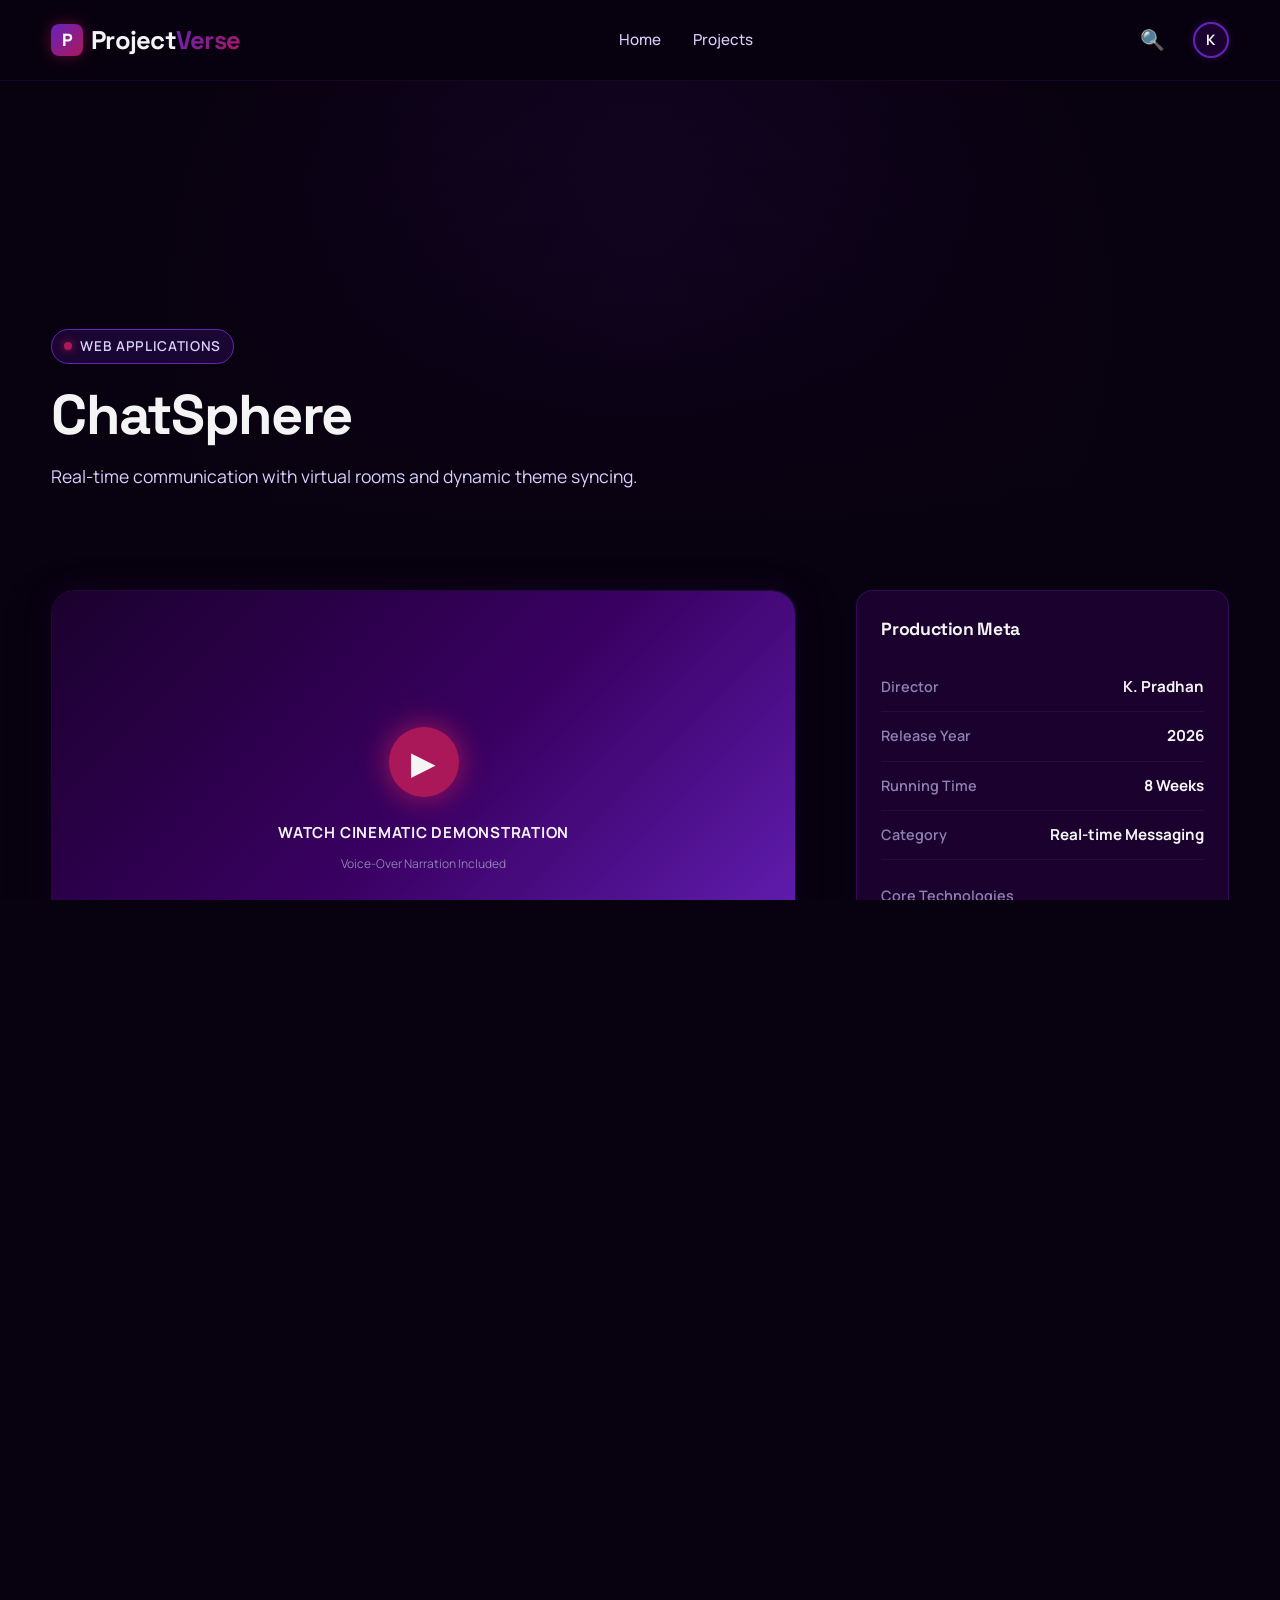
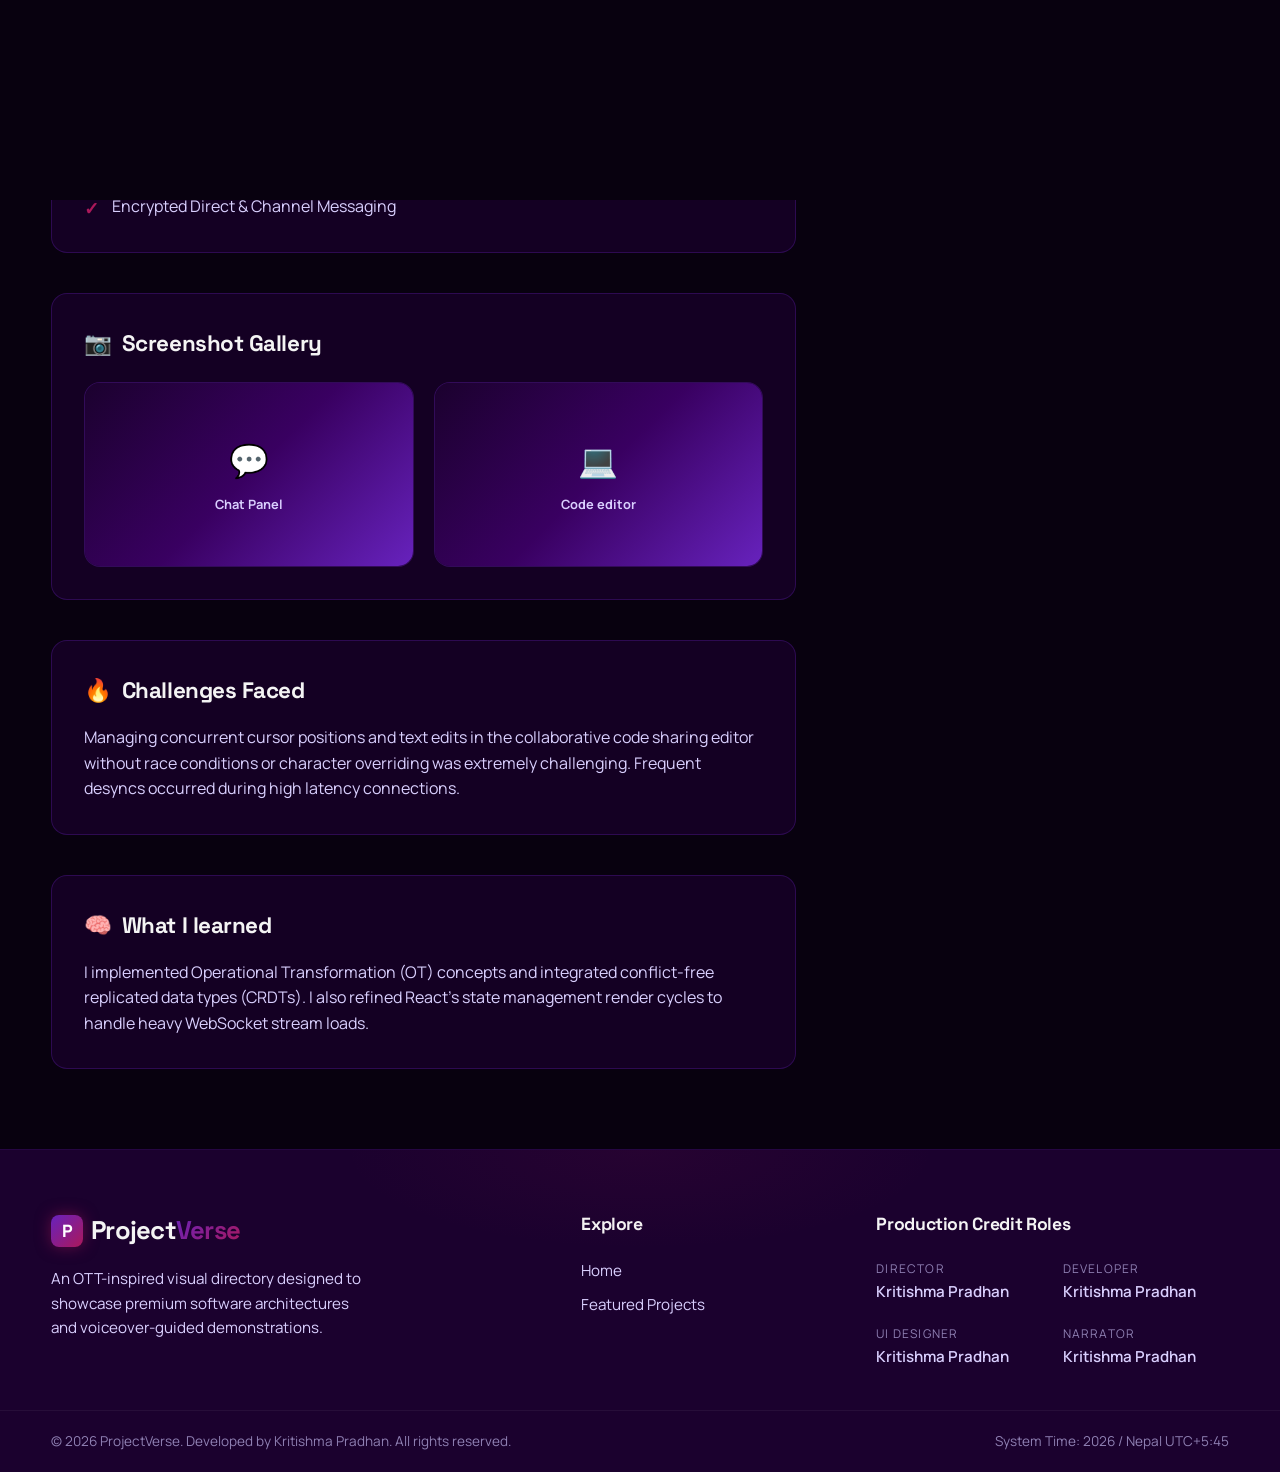
==== commit 89d011a7: "minor changes ad real data added" ====
--- a/projects/chatsphere.html
+++ b/projects/chatsphere.html
@@ -34,8 +34,6 @@
       <ul class="nav-menu" id="navMenu">
         <li class="nav-item"><a href="../index.html">Home</a></li>
         <li class="nav-item"><a href="../index.html#projects">Projects</a></li>
-        <li class="nav-item"><a href="../about.html">About & Credits</a></li>
-        <li class="nav-item"><a href="../contact.html">Contact</a></li>
       </ul>
 
       <div class="nav-controls">
@@ -67,7 +65,7 @@
         <!-- Video demonstration wrap -->
         <div class="detail-video-wrapper">
           <div class="custom-player" style="aspect-ratio: 16/9; position: relative;">
-            <div class="poster-placeholder" style="cursor: pointer;" onclick="window.openVideoModal('../videos/demos/chatsphere.mp4')">
+            <div class="poster-placeholder" style="cursor: pointer;" onclick="window.openVideoModal('../videos/demos/chatspheredemo.mp4')">
               <div class="overlay-play" style="width: 70px; height: 70px; border-radius: 50%; display: flex; align-items: center; justify-content: center; font-size: 2rem; box-shadow: 0 0 30px var(--accent-secondary); background: var(--accent-secondary);">▶</div>
               <span style="font-size: 0.95rem; font-weight: 700; margin-top: 16px; color: var(--text-primary); letter-spacing: 0.05em;">WATCH CINEMATIC DEMONSTRATION</span>
               <span style="font-size: 0.75rem; color: var(--text-muted);">Voice-Over Narration Included</span>
@@ -179,54 +177,6 @@
 
       </div>
     </div>
-
-    <!-- Related projects listings -->
-    <section class="reveal" style="margin-top: 80px;">
-      <h2 class="row-title">Related Projects</h2>
-      <div class="cards-carousel-container" style="margin-top: 30px;">
-        <div class="cards-carousel">
-          
-          <a href="hastakala.html" class="project-card card-lift">
-            <div class="card-poster-wrapper">
-              <div class="poster-placeholder">
-                <div class="poster-logo">HK</div>
-                <span style="font-size: 0.8rem; letter-spacing: 0.05em; font-weight: 700;">HASTAKALA</span>
-              </div>
-            </div>
-            <div class="card-info">
-              <div class="card-title-row">
-                <h3 class="card-title">Hastakala</h3>
-                <span class="card-duration">10 Weeks</span>
-              </div>
-              <div class="card-tech-list">
-                <span class="card-tech-tag">JavaScript</span>
-                <span class="card-tech-tag">Express</span>
-              </div>
-            </div>
-          </a>
-
-          <a href="lostfound.html" class="project-card card-lift">
-            <div class="card-poster-wrapper">
-              <div class="poster-placeholder">
-                <div class="poster-logo">LF</div>
-                <span style="font-size: 0.8rem; letter-spacing: 0.05em; font-weight: 700;">LOST & FOUND</span>
-              </div>
-            </div>
-            <div class="card-info">
-              <div class="card-title-row">
-                <h3 class="card-title">Lost & Found</h3>
-                <span class="card-duration">12 Weeks</span>
-              </div>
-              <div class="card-tech-list">
-                <span class="card-tech-tag">React</span>
-                <span class="card-tech-tag">Laravel</span>
-              </div>
-            </div>
-          </a>
-
-        </div>
-      </div>
-    </section>
   </main>
 
   <!-- Client-Side Search Full Screen Modal -->
@@ -273,9 +223,6 @@
               <button class="player-btn" id="playerPlayPause">▶</button>
               <button class="player-btn" id="playerMute">🔊</button>
               <div class="time-display" id="playerTimeDisplay">0:00 / 0:00</div>
-            </div>
-            <div class="player-controls-right">
-              <button class="player-btn" id="playerFullscreen">Fullscreen ⛶</button>
             </div>
           </div>
         </div>
@@ -301,8 +248,6 @@
         <ul class="footer-links">
           <li><a href="../index.html">Home</a></li>
           <li><a href="../index.html#projects">Featured Projects</a></li>
-          <li><a href="../about.html">About & Credits</a></li>
-          <li><a href="../contact.html">Contact</a></li>
         </ul>
       </div>
 
--- a/css/components.css
+++ b/css/components.css
@@ -1185,7 +1185,7 @@
   width: 100%;
   height: 100%;
   object-fit: cover; /* Changed to cover to fill width, but ensure it scales elegantly */
-  object-position: center bottom; 
+  object-position: center; 
   opacity: 0.45; /* Softens the image slightly */
 }
 
@@ -1218,7 +1218,7 @@
   text-align: center;
   padding: 0 4%;
   /* Large margin-bottom shifts the content block upwards out of the way of the artwork */
-  margin-bottom: 25vh;
+  margin-bottom: 30vh;
   display: flex;
   flex-direction: column;
   align-items: center;
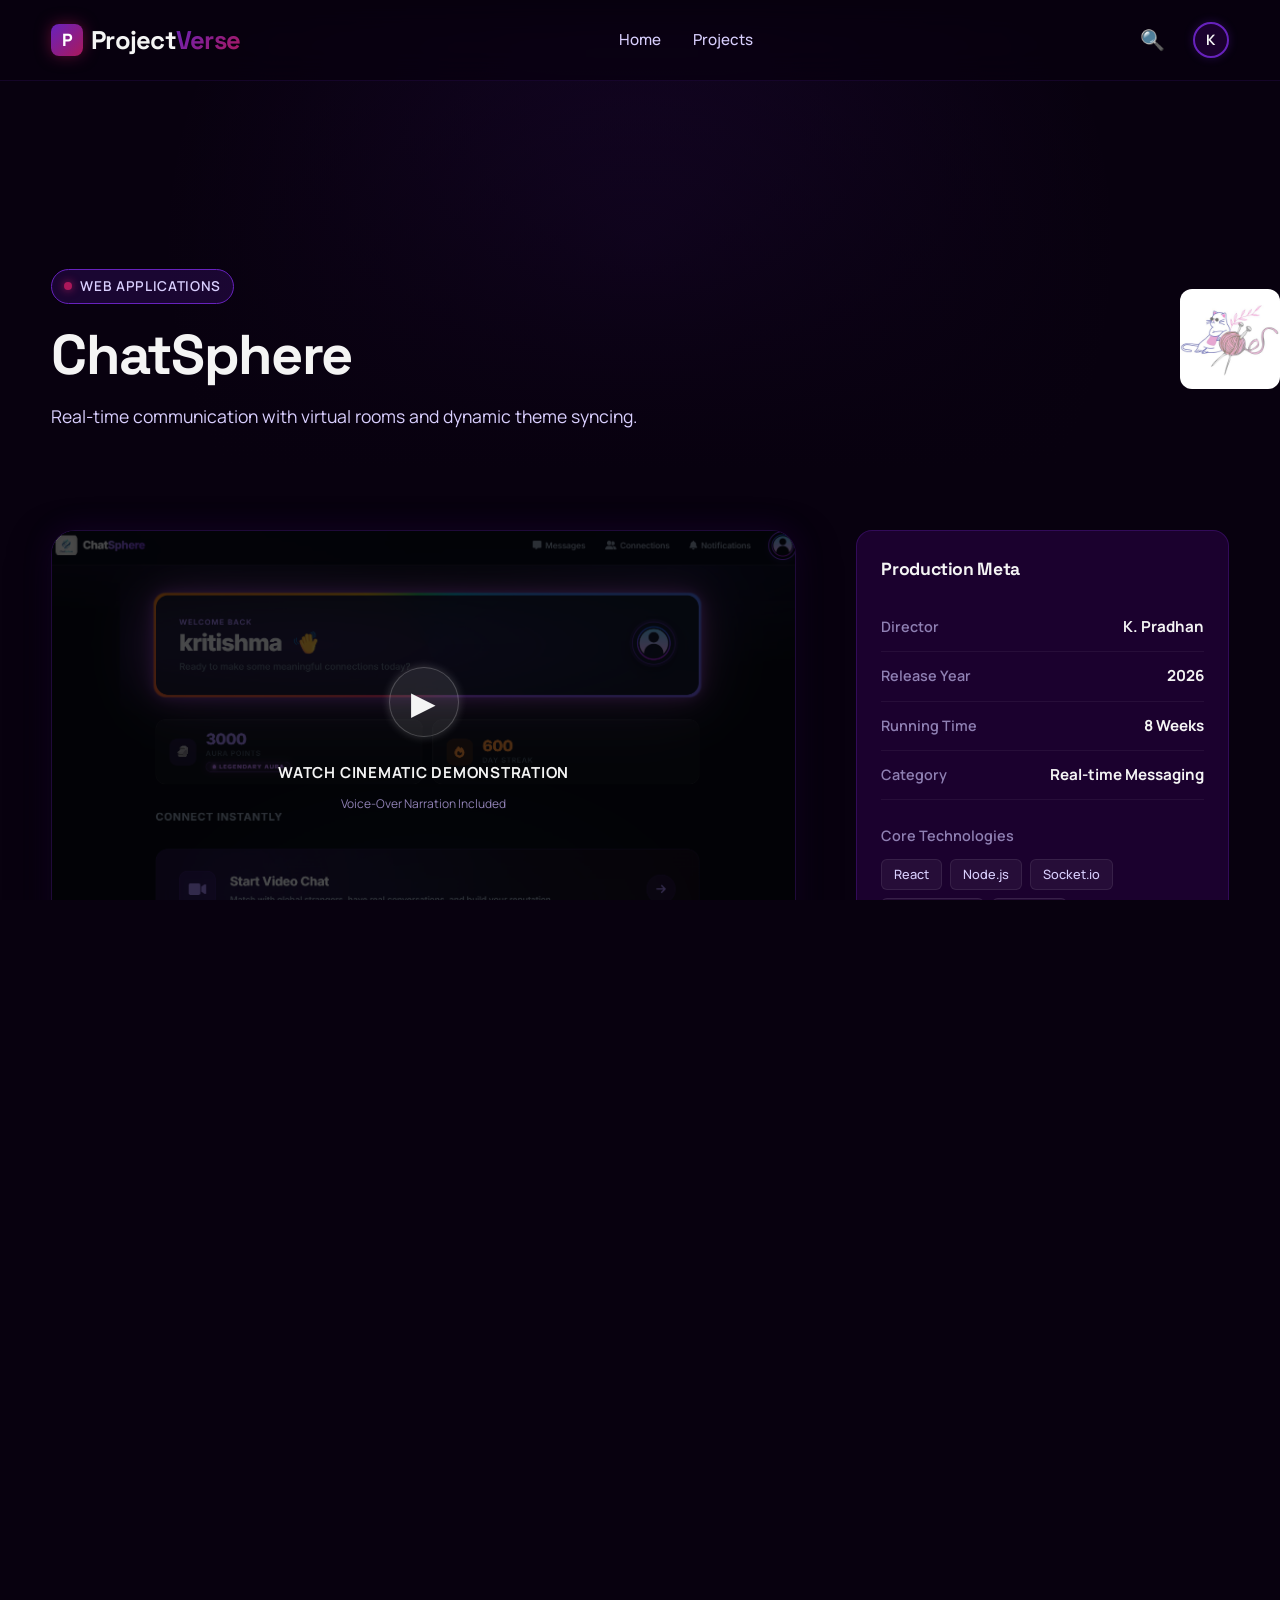
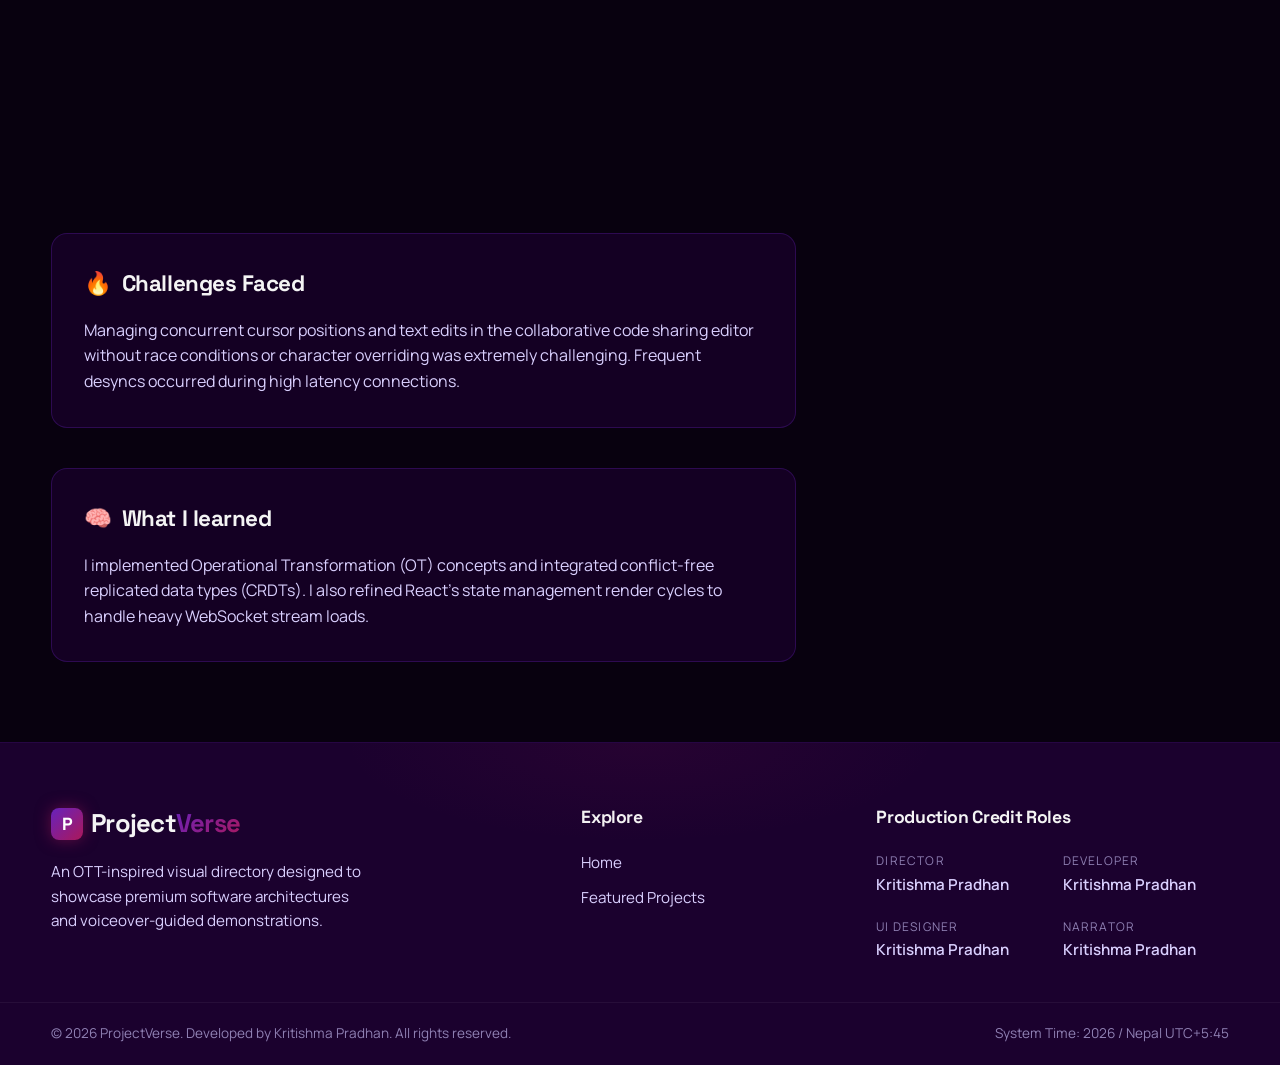
==== commit b9349791: "project grid layout and UI updated" ====
--- a/projects/chatsphere.html
+++ b/projects/chatsphere.html
@@ -52,6 +52,7 @@
       </div>
       <h1 class="hero-title">ChatSphere</h1>
       <p class="hero-desc" style="max-width: 700px; margin-bottom: 0;">Real-time communication with virtual rooms and dynamic theme syncing.</p>
+      <img src="../assets/1.jpg" alt="" style="width:100px ; height: auto; border-radius: 12px; margin-top: 20px; position: absolute; top: 0; right: 0;  z-index: -1;">
     </div>
   </section>
 
@@ -65,8 +66,8 @@
         <!-- Video demonstration wrap -->
         <div class="detail-video-wrapper">
           <div class="custom-player" style="aspect-ratio: 16/9; position: relative;">
-            <div class="poster-placeholder" style="cursor: pointer;" onclick="window.openVideoModal('../videos/demos/chatspheredemo.mp4')">
-              <div class="overlay-play" style="width: 70px; height: 70px; border-radius: 50%; display: flex; align-items: center; justify-content: center; font-size: 2rem; box-shadow: 0 0 30px var(--accent-secondary); background: var(--accent-secondary);">▶</div>
+            <div class="poster-placeholder" style="cursor: pointer; background: linear-gradient(rgba(0, 0, 0, 0.708), rgba(0, 0, 0, 0.697)), url('../images/posters/chatsphere.png') center/cover no-repeat;" onclick="window.openVideoModal('../videos/demos/chatspheredemo.mp4')">
+              <div class="overlay-play" style="width: 70px; height: 70px; border-radius: 50%; display: flex; align-items: center; justify-content: center; font-size: 2rem; box-shadow: 0 0 10px rgba(255, 255, 255, 0.197);background: rgba(255, 255, 255, 0.1);">▶</div>
               <span style="font-size: 0.95rem; font-weight: 700; margin-top: 16px; color: var(--text-primary); letter-spacing: 0.05em;">WATCH CINEMATIC DEMONSTRATION</span>
               <span style="font-size: 0.75rem; color: var(--text-muted);">Voice-Over Narration Included</span>
             </div>
@@ -96,24 +97,6 @@
             <li>Dynamic Ambient Interface & Soundscapes</li>
             <li>Encrypted Direct & Channel Messaging</li>
           </ul>
-        </section>
-
-        <section class="detail-section-block">
-          <h2 class="detail-block-title"><span>📷</span> Screenshot Gallery</h2>
-          <div class="gallery-grid">
-            <div class="gallery-thumbnail">
-              <div class="poster-placeholder">
-                <span style="font-size: 2rem;">💬</span>
-                <span style="font-size: 0.8rem; font-weight: 700;">Chat Panel</span>
-              </div>
-            </div>
-            <div class="gallery-thumbnail">
-              <div class="poster-placeholder">
-                <span style="font-size: 2rem;">💻</span>
-                <span style="font-size: 0.8rem; font-weight: 700;">Code editor</span>
-              </div>
-            </div>
-          </div>
         </section>
 
         <section class="detail-section-block">
@@ -223,6 +206,10 @@
               <button class="player-btn" id="playerPlayPause">▶</button>
               <button class="player-btn" id="playerMute">🔊</button>
               <div class="time-display" id="playerTimeDisplay">0:00 / 0:00</div>
+            </div>
+            <div class="player-controls-right">
+              <button class="player-btn" id="playerFullscreen" title="Full Screen" style="font-size: 1.25rem;">⛶</button>
+              <button class="player-btn" id="playerBack" title="Back to Project" style="margin-left: 10px;">✖</button>
             </div>
           </div>
         </div>
--- a/css/components.css
+++ b/css/components.css
@@ -38,11 +38,11 @@
   left: 0;
   width: 100%;
   height: 100%;
-  background: linear-gradient(to right, 
-    var(--bg-color) 0%, 
-    rgba(8, 1, 15, 0.8) 30%, 
-    rgba(8, 1, 15, 0.3) 60%, 
-    rgba(8, 1, 15, 0) 100%);
+  background: linear-gradient(to right,
+      var(--bg-color) 0%,
+      rgba(8, 1, 15, 0.8) 30%,
+      rgba(8, 1, 15, 0.3) 60%,
+      rgba(8, 1, 15, 0) 100%);
   z-index: 2;
 }
 
@@ -52,11 +52,11 @@
   left: 0;
   width: 100%;
   height: 100%;
-  background: linear-gradient(to top, 
-    var(--bg-color) 0%, 
-    rgba(8, 1, 15, 0.4) 40%, 
-    rgba(8, 1, 15, 0.1) 70%, 
-    var(--bg-color) 100%);
+  background: linear-gradient(to top,
+      var(--bg-color) 0%,
+      rgba(8, 1, 15, 0.4) 40%,
+      rgba(8, 1, 15, 0.1) 70%,
+      var(--bg-color) 100%);
   z-index: 2;
 }
 
@@ -243,11 +243,13 @@
   overflow-y: hidden;
   padding: 20px 0;
   scroll-behavior: smooth;
-  scrollbar-width: none; /* Hide standard Firefox scrollbar */
+  scrollbar-width: none;
+  /* Hide standard Firefox scrollbar */
 }
 
 .cards-carousel::-webkit-scrollbar {
-  display: none; /* Hide standard Webkit scrollbar */
+  display: none;
+  /* Hide standard Webkit scrollbar */
 }
 
 .carousel-btn {
@@ -256,9 +258,9 @@
   transform: translateY(-50%);
   width: 44px;
   height: 44px;
+  background: none;
+  border: none;
   border-radius: 50%;
-  background: rgba(8, 1, 15, 0.8);
-  border: 1px solid var(--card-border);
   color: var(--text-primary);
   display: flex;
   align-items: center;
@@ -284,9 +286,7 @@
 }
 
 .carousel-btn:hover {
-  background: var(--accent-primary);
-  border-color: var(--accent-secondary);
-  box-shadow: 0 0 15px rgba(103, 34, 189, 0.8);
+  box-shadow: 0 0 15px rgba(66, 1, 57, 0.8);
 }
 
 /* Project Cards */
@@ -365,14 +365,14 @@
 }
 
 .overlay-play {
-  background: var(--accent-secondary);
-  color: var(--text-primary);
-  box-shadow: 0 0 15px var(--accent-secondary);
+  background: rgba(255, 255, 255, 0.1);
+  color: var(--text-primary);
+  border: 1px solid rgba(255, 255, 255, 0.2);
 }
 
 .overlay-play:hover {
   transform: scale(1.15);
-  box-shadow: 0 0 25px var(--accent-secondary);
+  background: rgb(145, 8, 213);
 }
 
 .overlay-info {
@@ -388,7 +388,29 @@
 }
 
 .card-info {
-  padding: 16px;
+  position: relative;
+  left: 0;
+  bottom: 0;
+  width: 100%;
+  height: 100%;
+  padding: 20px;
+  background: rgba(0, 0, 0, 0.95);
+  z-index: 2;
+}
+
+.card-info::before {
+  content: "";
+  position: absolute;
+  left: 0;
+  top: -80px;
+  width: 100%;
+  height: 80px;
+
+  background: linear-gradient(to bottom,
+      transparent,
+      rgba(0, 0, 0, 0.95));
+
+  pointer-events: none;
 }
 
 .card-title-row {
@@ -405,6 +427,12 @@
   text-overflow: ellipsis;
   overflow: hidden;
   white-space: nowrap;
+}
+.card-tagline {
+  font-size: 0.8rem;
+  color: var(--text-muted);
+  margin-bottom: 8px;
+  line-height: 1.4;
 }
 
 .card-duration {
@@ -422,17 +450,16 @@
   gap: 4px;
   margin-top: 8px;
   overflow: hidden;
-  height: 20px;
+  height: auto;
 }
 
 .card-tech-tag {
   font-size: 0.7rem;
   color: var(--text-muted);
-}
-
-.card-tech-tag:not(:last-child)::after {
-  content: '•';
-  margin-left: 4px;
+  background: rgba(255, 255, 255, 0.08);
+  border-radius: 9px;
+  border: 1px solid var(--card-border);
+  padding: 1px 8px;
 }
 
 /* Dynamic Placeholder Design cards (if default image doesn't generate) */
@@ -525,7 +552,8 @@
   height: 100%;
   background: var(--gradient-accent);
   border-radius: 4px;
-  width: 0%; /* Initial state for animation */
+  width: 0%;
+  /* Initial state for animation */
   transition: width 1.5s cubic-bezier(0.1, 0.8, 0.25, 1);
   box-shadow: 0 0 10px rgba(171, 24, 90, 0.8);
 }
@@ -729,7 +757,7 @@
   bottom: 0;
   left: 0;
   width: 100%;
-  background: linear-gradient(to top, rgba(0,0,0,0.85) 0%, rgba(0,0,0,0.4) 60%, transparent 100%);
+  background: linear-gradient(to top, rgba(0, 0, 0, 0.85) 0%, rgba(0, 0, 0, 0.4) 60%, transparent 100%);
   padding: 16px;
   display: flex;
   flex-direction: column;
@@ -839,12 +867,21 @@
 }
 
 @keyframes spin {
-  100% { transform: rotate(360deg); }
+  100% {
+    transform: rotate(360deg);
+  }
 }
 
 @keyframes pulseGradual {
-  0%, 100% { opacity: 0.3; }
-  50% { opacity: 1; }
+
+  0%,
+  100% {
+    opacity: 0.3;
+  }
+
+  50% {
+    opacity: 1;
+  }
 }
 
 /* Client-side Search / Overlays */
@@ -1002,7 +1039,7 @@
 .detail-hero {
   position: relative;
   min-height: 50vh;
-  margin-top: 80px;
+  margin-top: 20px;
   display: flex;
   align-items: flex-end;
   overflow: hidden;
@@ -1184,9 +1221,11 @@
 .home-artwork-bg {
   width: 100%;
   height: 100%;
-  object-fit: cover; /* Changed to cover to fill width, but ensure it scales elegantly */
-  object-position: center; 
-  opacity: 0.45; /* Softens the image slightly */
+  object-fit: cover;
+  /* Changed to cover to fill width, but ensure it scales elegantly */
+  object-position: center;
+  opacity: 0.45;
+  /* Softens the image slightly */
 }
 
 /* Gradients for seamless blend into bg-color */
@@ -1200,7 +1239,8 @@
 
 .hero-center-glow {
   position: absolute;
-  top: 35%; /* Shift glow up slightly */
+  top: 35%;
+  /* Shift glow up slightly */
   left: 50%;
   transform: translate(-50%, -50%);
   width: 900px;
@@ -1240,7 +1280,8 @@
 }
 
 .pill-dot {
-  color: #eb2f2f; /* Red glowing dot */
+  color: #eb2f2f;
+  /* Red glowing dot */
   font-size: 0.6rem;
   text-shadow: 0 0 8px rgba(235, 47, 47, 0.8);
 }
@@ -1296,10 +1337,85 @@
     width: 100%;
     max-width: 320px;
   }
+
   .premium-btn {
     width: 100%;
   }
+
   .home-premium-hero {
     min-height: 80vh;
   }
 }
+
+/* Lightbox Modal for Gallery Screenshots */
+.lightbox-modal {
+  position: fixed;
+  top: 0;
+  left: 0;
+  width: 100%;
+  height: 100%;
+  z-index: 3000;
+  display: flex;
+  align-items: center;
+  justify-content: center;
+  opacity: 0;
+  pointer-events: none;
+  transition: opacity 0.3s ease;
+}
+
+.lightbox-modal.active {
+  opacity: 1;
+  pointer-events: all;
+}
+
+.lightbox-overlay {
+  position: absolute;
+  top: 0;
+  left: 0;
+  width: 100%;
+  height: 100%;
+  background: rgba(8, 1, 15, 0.92);
+  backdrop-filter: blur(12px);
+}
+
+.lightbox-content {
+  position: relative;
+  max-width: 90vw;
+  max-height: 85vh;
+  z-index: 10;
+  border-radius: var(--border-radius-md);
+  overflow: hidden;
+  box-shadow: 0 20px 50px rgba(0, 0, 0, 0.8), 0 0 30px rgba(103, 34, 189, 0.3);
+  border: 1px solid var(--card-border);
+}
+
+.lightbox-img {
+  max-width: 100%;
+  max-height: 85vh;
+  display: block;
+  object-fit: contain;
+}
+
+.lightbox-close {
+  position: absolute;
+  top: 12px;
+  right: 16px;
+  background: rgba(8, 1, 15, 0.75);
+  border: 1px solid var(--card-border);
+  color: var(--text-primary);
+  font-size: 1.8rem;
+  width: 40px;
+  height: 40px;
+  border-radius: 50%;
+  cursor: pointer;
+  display: flex;
+  align-items: center;
+  justify-content: center;
+  transition: var(--transition-fast);
+  z-index: 20;
+}
+
+.lightbox-close:hover {
+  background: var(--accent-primary);
+  transform: scale(1.1);
+}
